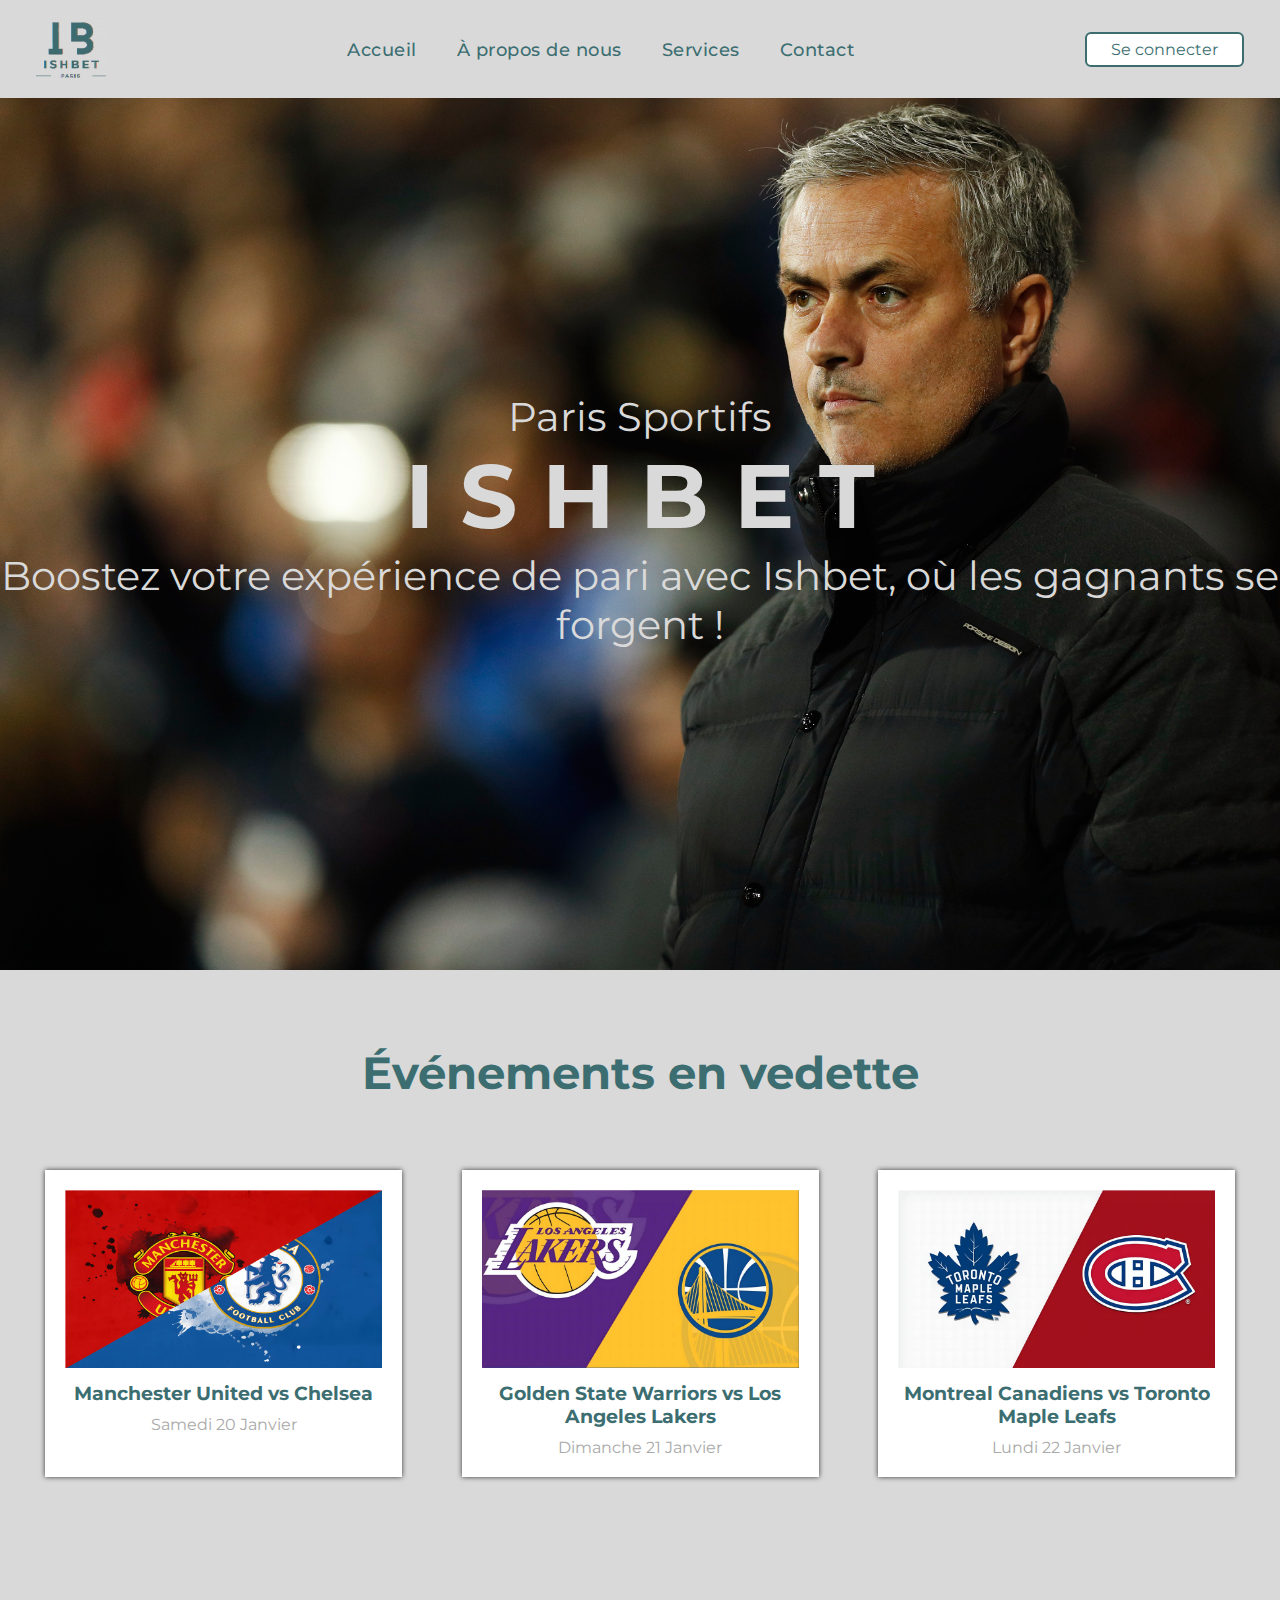
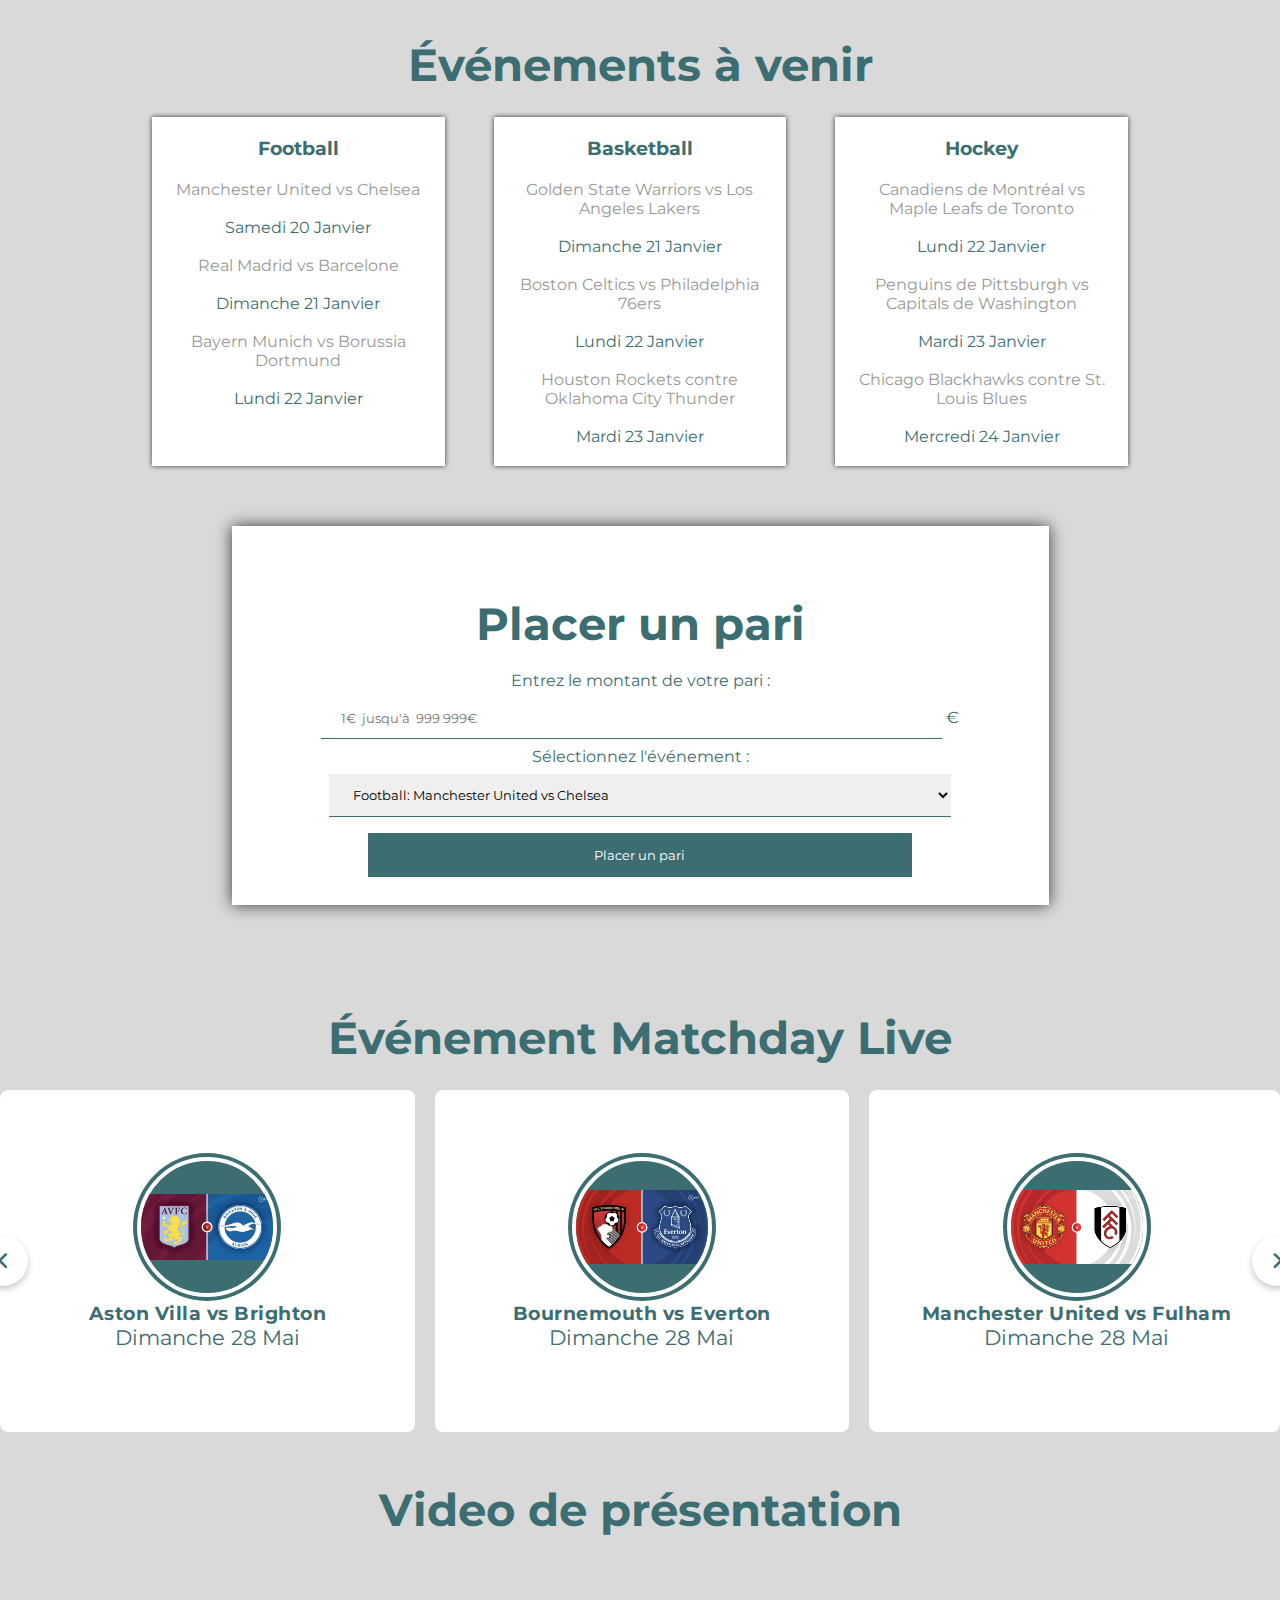
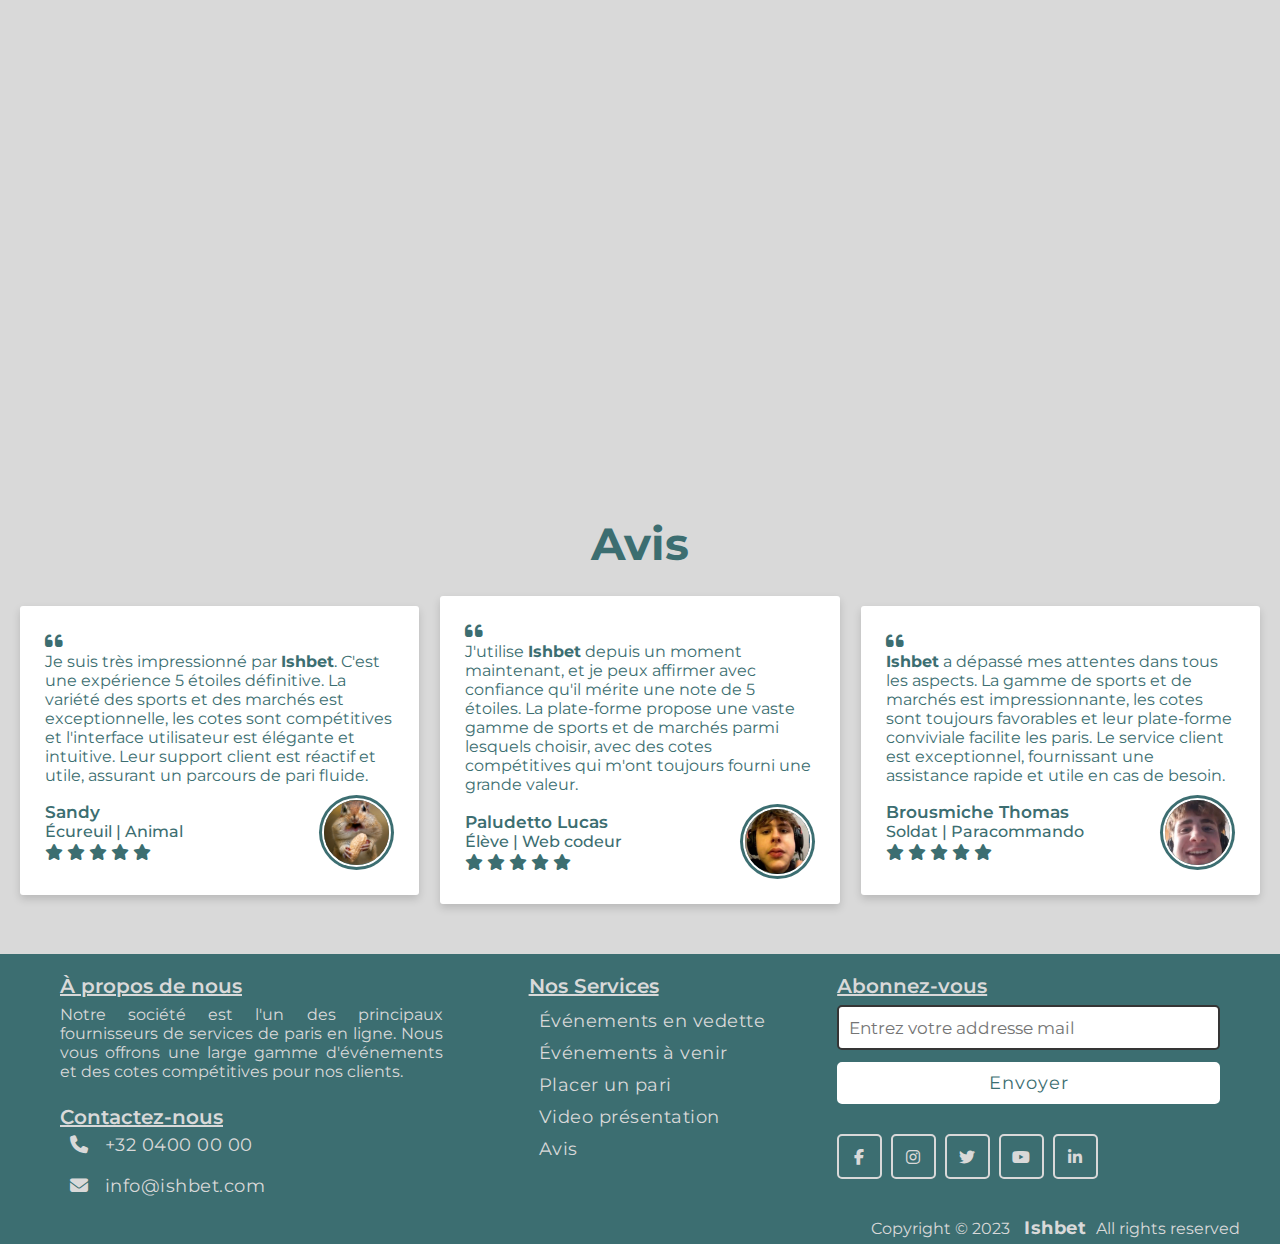
==== index.html @ 4f4f1322 "upload files" ====
<!DOCTYPE html>
<head>
	<meta charset="UTF-8">
  <meta http-equiv="X-UA-Compatible" content="IE=edge" />
  
	    <meta name="viewport" content="width=device-width, initial-scale=1.0">

      <link href="https://fonts.googleapis.com/css2?family=Montserrat:wght@300;400;500;600;700;800&display=swap" rel="stylesheet">

   <title>IshBet</title>
 
   <link rel="icon" type="image/png" sizes="32x32" href="IMAGES/Logo-Ishbet.jpg">

   <link rel="icon" type="image/png" sizes="16x16" href="IMAGES/Logo-Ishbet.jpg">

<link rel="stylesheet" href="CSS/pfe.css">

<link rel="stylesheet" href="https://cdn.jsdelivr.net/npm/boxicons@latest/css/boxicons.min.css">

<link rel="stylesheet" href="https://unpkg.com/boxicons@latest/css/boxicons.min.css">

<link rel="stylesheet" href="https://unicons.iconscout.com/release/v4.0.0/css/line.css" />

<link rel="stylesheet" href="boxicons.min.css">

<link rel="stylesheet" href="https://cdnjs.cloudflare.com/ajax/libs/font-awesome/6.3.0/css/all.min.css">

    <script src="js/slider.js" defer></script>

    <script src="js/script.js" defer></script>

    <script src="js/hamburger.js" defer></script>
    
    <script src="js/main.js" defer></script>

    <script src="js/login.js" defer></script>

    <script src="js/toast.js" defer></script>

    <script src="js/scroll-vers-le-haut.js" defer></script>

</head>

<body>

  <div id="progress">
    <span id="progress-value">&#129033;</span>
  </div>

        <header>

          <a href="index.html" class="logo"><img src="IMAGES/logogo.jpg" class="img-logo"></a>

          <ul class="navbar">

            <li><a href="index.html" class="active">Accueil</a></li>   
            <li><a href="/HTML/about-us.html">À propos de nous</a></li>   
            <li><a href="/HTML/Services.html">Services</a></li>      
            <li><a href="/HTML/contact.html">Contact</a></li>            
          </ul>

            <div class="main">
              <button class="button" id="form-open">Se connecter</button>
              
                <div class="menu-icon"><i class="bx bx-menu"></i></div>

            </div>

        </header>

<section class="home">
  <div class="entete-img">

    <p>Paris Sportifs</p>

    <h1>I S H B E T</h1>

    <p>Boostez votre expérience de pari avec Ishbet, où les gagnants se forgent !</p>

</div>

  <div class="form_container">

    <i class="uil uil-times form_close"></i>

    <div class="form login_form">
      <form action="#" method="post">
        <h2>Se connecter</h2>

        <div class="input_box">
          <input type="email" name="mail" placeholder="Entrez votre email" required />
          <i class="uil uil-envelope-alt email"></i>
        </div>
        <div class="input_box">
          <input type="password" name="pass1" placeholder="Entrez le mot de passe" required />
          <i class="uil uil-lock password"></i>
          <i class="uil uil-eye-slash pw_hide"></i>
        </div>

        <input name="login" type="submit" class="button" value="Se connecter maintenant"></input>

        <div class="login_signup">Vous n'avez pas de compte? <a href="#" id="signup">S'enregistrer</a></div>
      </form>
    </div>
    
    <div class="form signup_form">
      <form action="#" method="post">
        <h2>S'enregistrer</h2>

        <div class="input_box">
          <input type="email" name="mail" placeholder="Entrez votre mail" required  />
          <i class="uil uil-envelope-alt email"></i>
        </div>

        <div class="input_box">
          <input type="password" name="pass1" placeholder="Créer un mot de passe" required />
          <i class="uil uil-lock password"></i>
          <i class="uil uil-eye-slash pw_hide"></i>
        </div>

        <div class="input_box">
          <input type="password" name="pass2" placeholder="Confirmez le mot de passe" required />
          <i class="uil uil-lock password"></i>
          <i class="uil uil-eye-slash pw_hide"></i>
        </div>

        <div class="input_box">
          <input type="nom" name="name" placeholder="Nom" required />
          <i class="uil uil-user"></i>
          
        </div>

        <div class="input_box">
        <i class="uil uil-phone"></i>
          <input type="telNo" name="tel" placeholder="Numéro de télèphone" minlength="1" maxlength="10" oninput="this.value = this.value.replace(/[^0-9]/g, '')" required />
         
        </div>

        <input  name="signup" type="submit" class="button" value="S'enregistrer"></input>

        <div class="login_signup">Vous avez déjà un compte? <a href="#" id="login">Se connecter</a></div>
      </form>
    </div>
  </div>
</section>

      <div class="container">

        <section class="featured-events">

            <h2 id="featured-events">Événements en vedette</h2>

            <div class="featured-events-container">

                <div class="event football">

                    <img src="IMAGES\chelsea-manuuu.jpg" alt="Football">

                    <h3> Manchester United vs Chelsea</h3>

                    <p>Samedi 20 Janvier</p>

                </div>

                <div class="event basketball">

                    <img src="IMAGES/lakers-warriorss.jpg" alt="Basketball">
                    
                    <h3> Golden State Warriors vs Los Angeles Lakers</h3>

                    <p>Dimanche 21 Janvier</p>

                </div>

                <div class="event hockey">

                    <img src="IMAGES/toronto-monreall.jpg" alt="Hockey">

                    <h3> Montreal Canadiens vs Toronto Maple Leafs</h3>

                    <p>Lundi 22 Janvier</p>
                
                  </div>
            
            </div>

        </section>
        
        <section class="upcoming-events">

            <h2 id="upcoming-events">Événements à venir</h2>

            <div class="upcoming-events-container">

                <div class="event-category">

                    <h3>Football</h3>

                    <ul>
                        <li>Manchester United vs Chelsea <p class="date"><br> Samedi 20 Janvier</p></li>
                        <br>
                        <li>Real Madrid vs Barcelone <p class="date"><br>Dimanche 21 Janvier</p></li>
                        <br>
                        <li>Bayern Munich vs Borussia Dortmund  <p class="date"><br>Lundi 22 Janvier</p></li>

                    </ul>
                
                </div>

                <div class="event-category">

                    <h3>Basketball</h3>
                    
                    <ul>
                        <li>Golden State Warriors vs Los Angeles Lakers <p class="date"><br> Dimanche 21 Janvier</p></li>
                        <br>
                        <li>Boston Celtics vs Philadelphia 76ers <p class="date"><br> Lundi 22 Janvier</p></li>
                        <br>
                        <li>Houston Rockets contre Oklahoma City Thunder <p class="date"><br> Mardi 23 Janvier</p></li>

                    </ul>

                </div>

                <div class="event-category">

                    <h3>Hockey</h3>
                    
                    <ul>
                        <li>Canadiens de Montréal vs Maple Leafs de Toronto <p class="date"><br> Lundi 22 Janvier</p></li>
                        <br>
                        <li>Penguins de Pittsburgh vs Capitals de Washington <p class="date"><br> Mardi 23 Janvier</p></li>
                        <br>
                        <li>Chicago Blackhawks contre St. Louis Blues <p class="date"><br> Mercredi 24 Janvier</p></li>

                    </ul>
                
                  </div>

            </div>

          </section>
        

        <section class="betting-form">

            <h2 id="betting-form">Placer un pari</h2>
         
              <label for="amount">Entrez le montant de votre pari : </label>

              <input type="text" id="amount" name="amount" class="form-control" placeholder="1€  jusqu'à  999 999€" minlength="1" maxlength="6" oninput="this.value = this.value.replace(/[^0-9]/g, '')" required>    €

              <br>

              <label for="event">Sélectionnez l'événement : </label>

                <select id="event" name="event" class="form-control">

                    <option value="football">Football: Manchester United vs Chelsea</option>

                    <option value="basketball">Basketball: Golden State Warriors vs Los Angeles Lakers</option>
                    
                    <option value="hockey">Hockey: Montreal Canadiens vs Toronto Maple Leafs</option>
               
                  </select>

        <button type="submit" class="btn btn-primary" onclick="myFunction()">Placer un pari</button>

        <div id="snackbar">Félicitations ! Votre pari a été enregistré avec succès. Que la chance soit avec vous !</div>
        </section>

    </div>

<center><h2>Événement Matchday Live</h2></center>

<div class="wrapper">
  
    <i id="left" class="fa-solid fa-angle-left"></i>

    <ul class="carousel">

      <li class="card">

        <div class="img"><img src="IMAGES/aston-brighton.jpg" alt="img" draggable="false"></div>
        <h3><a href="Aston-Brighton.html">Aston Villa vs Brighton</a></h3>
        <span>Dimanche 28 Mai</span>

      </li>

      <li class="card">

        <div class="img" ><img src="IMAGES/boune-ever.jpg" alt="img" draggable="false" ></div>
        <h3><a href="Aston-Brighton.html">Bournemouth vs Everton</a></h3>
        <span>Dimanche 28 Mai</span>
      
      </li>

      <li class="card">

        <div class="img"><img src="IMAGES/utd-fulham.jpg" alt="img" draggable="false"></div>
        <h3><a href="Aston-Brighton.html">Manchester United vs Fulham</a></h3>
        <span>Dimanche 28 Mai</span>
      
      </li>
      
      <li class="card">

        <div class="img"><img src="IMAGES/brent-city.jpg" alt="img" draggable="false"></div>
        <h3><a href="Aston-Brighton.html">Brentford vs Manchester City</a></h3>
        <span>Dimanche 28 Mai</span>
      
      </li>

      <li class="card">

        <div class="img"><img src="IMAGES/chelsea-newcastle.jpg" alt="img" draggable="false"></div>
        <h3><a href="Aston-Brighton.html">Chelsea vs Newcastle</a></h3>
        <span>Dimanche 28 Mai</span>

      </li>

      <li class="card">

        <div class="img"><img src="IMAGES/west-leicester.jpg" alt="img" draggable="false"></div>
        <h3><a href="Aston-Brighton.html">West Ham vs Leicester</a></h3>
        <span>Dimanche 28 Mai</span>

      </li>

      <li class="card">

        <div class="img"><img src="IMAGES/wolves-arsenal.jpg" alt="img" draggable="false"></div>
        <h3><a href="Aston-Brighton.html">Wolves vs Arsenal</a></h3>
        <span>Dimanche 28 Mai</span>

      </li>

      <li class="card">

        <div class="img"><img src="IMAGES/south-liverpool.jpg" alt="img" draggable="false"></div>
        <h3><a href="Aston-Brighton.html">Southampton vs Liverpool</a></h3>
        <span>Dimanche 28 Mai</span>

      </li>

      <li class="card">

        <div class="img"><img src="IMAGES/nott-crys.jpg" alt="img" draggable="false"></div>
        <h3><a href="Aston-Brighton.html">Nottingham Forest vs Crystal Palace</a></h3>
        <span>Dimanche 28 Mai</span>

      </li>

    </ul>

    <i id="right" class="fa-solid fa-angle-right"></i>

  </div>

<center><h2 id="video">Video de présentation</h2></center>

<div class="video">

    <iframe src="https://www.youtube.com/embed/c_cqtDtbjOw" frameborder="0"

    allowfullscreen width="1300" height="700" 

    allow="accelerometer;autoplay;clipboard-write;encrypted-media;gyroscope;picture-inpicture">

    </iframe>
    
</div>

<center><h2 id="emballage">Avis</h2></center>

<div class="emballage">
  <div class="boite">
    <i class="fas fa-quote-left quote"></i>
    <p>Je suis très impressionné par <b>Ishbet</b>. 
      C'est une expérience 5 étoiles définitive. La variété des sports et 
      des marchés est exceptionnelle, les cotes sont compétitives et l'interface 
      utilisateur est élégante et intuitive. Leur support client est réactif et utile,
       assurant un parcours de pari fluide.</p>
    <div class="content">
      <div class="info">
        <div class="name">Sandy</div>
        <div class="job">Écureuil | Animal</div>
        <div class="stars">
          <i class="fas fa-star"></i>
          <i class="fas fa-star"></i>
          <i class="fas fa-star"></i>
          <i class="fas fa-star"></i>
          <i class="fas fa-star"></i>
        </div>
      </div>
      <div class="image">
        <img src="IMAGES/squirrel (2).jpg" alt="">
      </div>
    </div>
  </div>
  <div class="boite">
    <i class="fas fa-quote-left quote"></i>
    <p>J'utilise <b>Ishbet</b> depuis un moment maintenant, et 
      je peux affirmer avec confiance qu'il mérite une note de 5 étoiles. 
      La plate-forme propose une vaste gamme de sports et de marchés parmi 
      lesquels choisir, avec des cotes compétitives qui m'ont toujours fourni 
      une grande valeur.</p>
    <div class="content">
      <div class="info">
        <div class="name">Paludetto Lucas</div>
        <div class="job">Élève | Web codeur</div>
        <div class="stars">
          <i class="fas fa-star"></i>
          <i class="fas fa-star"></i>
          <i class="fas fa-star"></i>
          <i class="fas fa-star"></i>
          <i class="fas fa-star"></i>
        </div>
      </div>
      <div class="image">
        <img src="IMAGES/lucas (2).jpg" alt="">
      </div>
    </div>
  </div>
  <div class="boite">
    <i class="fas fa-quote-left  quote"></i>
    <p><b>Ishbet</b> a dépassé mes attentes dans tous les aspects.
            La gamme de sports et de marchés est
            impressionnante, les cotes sont toujours favorables et leur plate-forme
            conviviale facilite les paris. Le service client est exceptionnel,
            fournissant une assistance rapide et utile en cas de besoin. 
          </p>
    <div class="content">
      <div class="info">
        <div class="name">Brousmiche Thomas</div>
        <div class="job">Soldat | Paracommando</div>
        <div class="stars">
          <i class="fas fa-star"></i>
          <i class="fas fa-star"></i>
          <i class="fas fa-star"></i>
          <i class="fas fa-star"></i>
          <i class="fas fa-star"></i>
        </div>
      </div>
      <div class="image">
        <img src="IMAGES/thomas.png" alt="">
      </div>
    </div>
  </div>
</div>

      <footer>
        <div class="contenu">
          <div class="left box">
            <div class="upper">
              <div class="topic">À propos de nous</div>
              <p>Notre société est l'un des principaux fournisseurs de 
                services de paris en ligne. Nous vous offrons une large gamme 
                d'événements et des cotes compétitives pour nos clients.</p>
            </p>
            </div>
            <div class="lower">
              <div class="topic">Contactez-nous</div>
              <div class="phone">
                <a href="#"><i class="fas fa-phone"></i>+32 0400 00 00</a>
              </div>
              <br>
              <div class="email">
                <a href="#"><i class="fas fa-envelope"></i>info@ishbet.com</a>
              </div>
            </div>
          </div>
          <div class="middle box">
            <div class="topic">Nos Services</div>
            <div><a href="#featured-events">Événements en vedette</a></div>
            <div><a href="#upcoming-events">Événements à venir</a></div>
            <div><a href="#betting-form">Placer un pari</a></div>
            <div><a href="#video">Video présentation</a></div>
            <div><a href="#emballage">Avis</a></div> 
          </div>
          <div class="right box">
            <div class="topic">Abonnez-vous</div>
            <form action="#">
              <input type="text" placeholder="Entrez votre addresse mail">
              <input type="submit" name="" value="Envoyer">
              <div class="media-icons">
                <a href="https://www.facebook.com"><i class="fab fa-facebook-f"></i></a>
                <a href="https://www.instagram.com"><i class="fab fa-instagram"></i></a>
                <a href="https://twitter.com"><i class="fab fa-twitter"></i></a>
                <a href="https://www.youtube.com"><i class="fab fa-youtube"></i></a>
                <a href="https://www.linkedin.com"><i class="fab fa-linkedin-in"></i></a>
              </div>
            </form>
          </div>
        </div>
        <div class="bottom">
          <p>Copyright &#169; 2023 <a href="#"><b>Ishbet</b></a>All rights reserved</p>
        </div>
    </footer>
</body>
</html>
---- CSS/pfe.css ----
@import url("https://fonts.googleapis.com/css2?family=Montserrat:wght@300;400;500;600;700;800&display=swap");
* {
  margin: 0;
  padding: 0;
  box-sizing: border-box;
  list-style: none;
  text-decoration: none;
  font-family: "Montserrat", sans-serif;
  scroll-behavior: smooth;
}
/*
#3c6e71
#353535
#ffffff
#d9d9d9
#284b63
*/
:root {
  --bg-color: #d9d9d9;
  --text-color: #3c6e71;
  --main-color: #d9d9d9;
}

body {
  overflow-x: hidden;
  min-height: 100vh;
  background: var(--bg-color);
  color: var(--text-color);
  scroll-behavior: smooth;
}
.img-logo {
  width: 70px;
}

header {
  position: fixed;
  width: 100%;
  top: 0;
  right: 0;
  z-index: 1000;
  display: flex;
  align-items: center;
  justify-content: space-between;
  padding: 28px 12%;
  transition: all 0.5s ease;
  background-color: var(--main-color);
}

.logo {
  display: flex;
  align-items: center;
}

.logo i {
  color: var(--main-color);
  font-size: 28px;
  margin-right: 3px;
}

.logo span {
  color: var(--text-color);
  font-size: 1.7rem;
  font-weight: 600;
}

.navbar {
  display: flex;
}

.navbar a {
  color: var(--text-color);
  font-size: 1.1rem;
  font-weight: 500;
  padding: 5px 0;
  margin: 0px 30px;
  transition: all 0.5s ease;
}

.navbar a:hover {
  color: white;
}

a {
  position: relative;
  text-decoration: none;
  color: #d9d9d9;
  font-size: 18px;
  letter-spacing: 0.5px;
  padding: 0 10px;
}
a:after {
  content: "";
  position: absolute;
  background-color: #fff;
  height: 3px;
  width: 0;
  left: 0;
  bottom: -6px;
  transition: 0.3s;
}

a:hover:after {
  width: 100%;
}

.navbar a .active {
  color: var(--main-color);
}

.main {
  display: flex;
  align-items: center;
}
.main a {
  margin-right: 25px;
  margin-left: 10px;
  color: var(--text-color);
  font-size: 1.1rem;
  font-weight: 500;
  transition: all 0.5s ease;
}

.user {
  display: flex;
  align-items: center;
}
.user i {
  color: var(--main-color);
  font-size: 28px;
  margin-right: 7px;
}

.main a:hover {
  color: #3c6e71;
}
.menu-icon {
  display: none;
  color: var(--text-color);
  cursor: pointer;
  font-size: 35px;
  margin-left: 5px;
}

@media (max-width: 1280px) {
  header {
    padding: 14px 2%;
    transition: 0.2s;
  }
  .navbar a {
    padding: 5px 0;
    margin: 0px 20px;
  }
}

@media (max-width: 1090px) {
  .menu-icon {
    display: block;
  }
  .navbar {
    position: absolute;
    top: 100%;
    right: -100%;
    width: 270px;
    height: 29vh;
    background: var(--main-color);
    display: flex;
    flex-direction: column;
    justify-content: flex-start;
    border-radius: 10px;
    transition: all 0.5s ease;
  }
  .navbar a {
    display: block;
    margin: 12px 0;
    padding: 0px 25px;
    transition: all 0.5s ease;
  }
  .navbar a:hover {
    color: var(--text-color);
    transform: translateY(5px);
  }

  .navbar a.active {
    color: var(--text-color);
  }
  .navbar.open {
    right: 2%;
  }
}

.button {
  padding: 6px 24px;
  border: 2px solid #3c6e71;
  background: transparent;
  border-radius: 6px;
  cursor: pointer;
  margin-right: 10px;
  transition: all 0.5s ease;
  background-color: #fff;
}

.button,
h2 {
  color: #3c6e71;
  font-size: 16px;
}

.button:hover {
  background-color: #3c6e71;
  color: white;
}

.button:active {
  transform: scale(0.98);
}

/* Home */

.home .entete-img {
  /*l'image de l'en tete*/
  width: 100%;
  background-image: url(../IMAGES/mou.jpg);
  background-size: cover;
  background-position: center;
  display: flex;
  flex-direction: column;
  align-items: center;
  justify-content: center;
  color: var(--main-color);
  margin-top: 70px;
  position: relative;
  height: 100vh;
}

.entete-img p {
  /*taille du texte haut dessus et en dessous du titre de l'en tete*/
  font-size: 40px;
  text-align: center;
}

.entete-img h1 {
  /*taille  texte titre de l'en tete*/
  font-size: 90px;
}
.home::before {
  content: "";
  position: absolute;
  height: 100%;
  width: 100%;
  background-color: rgba(0, 0, 0, 0.6);
  z-index: 100;
  opacity: 0;
  pointer-events: none;
  transition: all 0.5s ease-out;
}
.home.show::before {
  opacity: 1;
  pointer-events: auto;
}
/* From */
.form_container {
  position: fixed;
  max-width: 380px;
  width: 100%;
  top: 50%;
  left: 50%;
  transform: translate(-50%, -50%) scale(1.2);
  z-index: 101;
  background: white;
  padding: 25px;
  border-radius: 12px;
  box-shadow: rgba(0, 0, 0, 0.1);
  opacity: 0;
  pointer-events: none;
  transition: all 0.4s ease-out;
}
.home.show .form_container {
  opacity: 1;
  pointer-events: auto;
  transform: translate(-50%, -50%) scale(1);
}
.signup_form {
  display: none;
}
.form_container.active .signup_form {
  display: block;
}
.form_container.active .login_form {
  display: none;
}
.form_close {
  position: absolute;
  top: 10px;
  right: 20px;
  color: var(--text-color);
  font-size: 22px;
  opacity: 0.7;
  cursor: pointer;
}
.form_container h2 {
  font-size: 22px;
  color: var(--text-color);
  text-align: center;
}
.input_box {
  position: relative;
  margin-top: 30px;
  width: 100%;
  height: 30px;
}
.input_box input {
  height: 100%;
  width: 100%;
  border: none;
  outline: none;
  padding: 0 30px;
  color: var(--text-color);
  transition: all 0.2s ease;
  border-bottom: 1.5px solid var(--text-color);
}
.input_box input:focus {
  border-color: var(--text-color);
}
.input_box i {
  position: absolute;
  top: 50%;
  transform: translateY(-50%);
  font-size: 20px;
  color: var(--text-color);
}
.input_box i.email,
.input_box i.password {
  left: 0;
}
.uil-user {
  left: 0;
}

.input_box input:focus ~ i.email,
.input_box input:focus ~ i.password {
  color: var(--text-color);
}
.input_box i.pw_hide {
  right: 0;
  font-size: 18px;
  cursor: pointer;
}
.option_field {
  margin-top: 14px;
  display: flex;
  align-items: center;
  justify-content: space-between;
}
.form_container a {
  color: var(--text-color);
  font-size: 12px;
}
.form_container a:hover {
  text-decoration: underline;
}
.form_container .button {
  margin-top: 30px;
  width: 100%;
  padding: 10px 0;
  border-radius: 10px;
}
.login_signup {
  font-size: 12px;
  text-align: center;
  margin-top: 15px;
}

h2 {
  margin-top: 50px;
  margin-bottom: 25px;
  font-size: 45px;
}

.container {
  margin-top: 20px;
  display: flex;
  justify-content: space-between;
  align-items: center;
  padding: 5px;
  flex-wrap: wrap;
  margin: auto;
}

.featured-events {
  margin: auto;
  text-align: center;
  padding: 20px;
  transition: 0.2s ease-in-out;
}

.featured-events-container {
  display: flex;
  justify-content: space-between;
  flex-wrap: wrap;
  margin: auto;
  margin-top: 50px;
  margin-bottom: 50px;
  width: 100%;
  padding: 20px;
}

.event {
  width: 30%;
  text-align: center;
  padding: 20px;
  background-color: #fff;
  box-shadow: 0px 0px 5px 0px rgba(0, 0, 0, 0.75);
  transition: 0.2s ease-in-out;
}

.event:hover {
  transform: scale(1.08);
}

.event img {
  width: 100%;
  height: auto;
  margin-bottom: 10px;
}

.event h3 {
  color: #3c6e71;
  margin-bottom: 10px;
}

.event p {
  color: darkgray;
}

.upcoming-events {
  width: 80%;
  margin: auto;
  text-align: center;
  padding: 20px;
  transition: 0.2s ease-in-out;
}

.upcoming-events-container {
  display: flex;
  justify-content: space-between;
}

.date {
  color: #3c6e71;
}

.event-category {
  width: 30%;
  margin-bottom: 40px;
  background-color: #fff;
  box-shadow: 0px 0px 5px 0px rgba(0, 0, 0, 0.75);
  padding: 20px;
}

.event-category h3 {
  text-align: center;
  margin-bottom: 20px;
  color: #3c6e71;
}

.event-category ul {
  list-style: none;
  padding: 0;
  color: #999;
}

.betting-form {
  margin: auto;
  align-items: center;
  text-align: center;
  padding: 20px;
  background-color: #fff;
  box-shadow: 0px 0px 15px 0px rgba(0, 0, 0, 0.75);
  margin-bottom: 50px;
}

.betting-form h2 {
  color: #3c6e71;
  margin-bottom: 20px;
}

.form-container {
  text-align: left;
  margin: auto;
  width: 80%;
  padding: 20px;
  color: #3c6e71;
}

.form-control {
  width: 80%;
  padding: 12px 20px;
  margin: 8px 0;
  box-sizing: border-box;
  border: none;
  border-bottom: 1px solid #3c6e71;
  transition: 0.2s ease-in-out;
}

.form-control:focus {
  border-bottom: 2px solid #3c6e71;
}

.btn {
  margin-left: 20px;
  padding: 10px 20px;
  border: none;
  background-color: #fff;
  color: #3c6e71;
  cursor: pointer;
  transition: 0.2s ease-in-out;
}

.btn:hover {
  background-color: #3c6e71;
  color: #3c6e71;
}

.btn-primary {
  width: 70%;
  padding: 14px 20px;
  margin: 8px 0;
  box-sizing: border-box;
  border: none;
  background-color: #3c6e71;
  color: #fff;
  cursor: pointer;
  transition: 0.2s ease-in-out;
}

.btn-primary:hover {
  background-color: #d9d9d9;
  color: #3c6e71;
}

#snackbar {
  visibility: hidden;
  min-width: 250px;
  margin-left: -125px;
  background-color: #3c6e71;
  color: #fff;
  text-align: center;
  border-radius: 2px;
  padding: 16px;
  position: fixed;
  z-index: 1;
  left: 50%;
  right: 50%;
  bottom: 30px;
  font-size: 17px;
}

#snackbar.show {
  visibility: visible;
  -webkit-animation: fadein 0.5s, fadeout 0.5s 2.5s;
  animation: fadein 0.5s, fadeout 0.5s 2.5s;
}

@-webkit-keyframes fadein {
  from {
    bottom: 0;
    opacity: 0;
  }
  to {
    bottom: 30px;
    opacity: 1;
  }
}

@keyframes fadein {
  from {
    bottom: 0;
    opacity: 0;
  }
  to {
    bottom: 30px;
    opacity: 1;
  }
}

@-webkit-keyframes fadeout {
  from {
    bottom: 30px;
    opacity: 1;
  }
  to {
    bottom: 0;
    opacity: 0;
  }
}

@keyframes fadeout {
  from {
    bottom: 30px;
    opacity: 1;
  }
  to {
    bottom: 0;
    opacity: 0;
  }
}

/* Video de présentation */
.video {
  margin-top: 30px;
  margin: auto;
  width: 70%;
  margin-bottom: 30px;
}
.video iframe {
  width: 100%;
  border: none;
  border-radius: 10px;
  width: 100%;
  height: 500px;
}
/* Fin de la vidéo de présentation */
.wrapper {
  max-width: 1400px;
  width: 100%;
  position: relative;
  margin: auto;
  margin-top: 20px;
}

.wrapper i {
  top: 50%;
  height: 50px;
  width: 50px;
  cursor: pointer;
  font-size: 1.25rem;
  position: absolute;
  text-align: center;
  line-height: 50px;
  background: #fff;
  border-radius: 50%;
  box-shadow: 0 3px 6px rgba(0, 0, 0, 0.23);
  transform: translateY(-50%);
  transition: 0.1s ease-in-out;
}
.wrapper i:active {
  transform: translateY(-50%) scale(0.85);
}
.wrapper i:first-child {
  left: -22px;
}
.wrapper i:last-child {
  right: -22px;
}
.wrapper .carousel {
  display: grid;
  grid-auto-flow: column;
  grid-auto-columns: calc((100% / 3) - 12px);
  overflow-x: auto;
  scroll-snap-type: x mandatory;
  gap: 20px;
  border-radius: 8px;
  scroll-behavior: smooth;
  scrollbar-width: none;
}

.carousel::-webkit-scrollbar {
  display: none;
}
.carousel.no-transition {
  scroll-behavior: auto;
}
.carousel.dragging {
  scroll-snap-type: none;
  scroll-behavior: auto;
}
.carousel.dragging .card {
  cursor: grab;
  user-select: none;
}
.carousel :where(.card, .img) {
  display: flex;
  justify-content: center;
  align-items: center;
}
.carousel .card {
  scroll-snap-align: start;
  height: 342px;
  list-style: none;
  background: #fff;
  cursor: pointer;
  padding-bottom: 20px;
  flex-direction: column;
  border-radius: 8px;
}
.carousel .card .img {
  background: #3c6e71;
  height: 148px;
  width: 148px;
  border-radius: 100%;
}
.card .img img {
  width: 140px;
  height: 140px;
  border-radius: 50%;
  object-fit: scale-down;
  border: 4px solid #fff;
}
.carousel .card h3 a {
  font-size: 1.2rem;
  margin: 30px 0 5px;
  color: #3c6e71;
  font-weight: bold;
}
.carousel .card span {
  color: #3c6e71;
  font-size: 1.31rem;
}

@media screen and (max-width: 900px) {
  .wrapper .carousel {
    grid-auto-columns: calc((100% / 2) - 9px);
  }
}

@media screen and (max-width: 600px) {
  .wrapper .carousel {
    grid-auto-columns: 100%;
  }
}

.emballage {
  max-width: 1700px;
  margin: auto;
  padding: 0 20px;
  display: flex;
  flex-wrap: wrap;
  align-items: center;
  justify-content: space-between;
  margin-bottom: 50px;
  margin-top: 20px;
}
.emballage .boite {
  background: #fff;
  width: calc(33% - 10px);
  padding: 25px;
  border-radius: 3px;
  box-shadow: 0px 4px 8px rgba(0, 0, 0, 0.15);
}
.emballage .boite i.quote {
  font-size: 20px;
  color: #3c6e71;
}
.emballage .boite .content {
  display: flex;
  flex-wrap: wrap;
  align-items: center;
  justify-content: space-between;
  padding-top: 10px;
}
.boite .info .name {
  font-weight: 600;
  font-size: 17px;
}
.boite .info .job {
  font-size: 16px;
  font-weight: 500;
  color: #3c6e71;
}
.boite .info .stars {
  margin-top: 2px;
}
.boite .info .stars i {
  color: #3c6e71;
}
.boite .content .image {
  height: 75px;
  width: 75px;
  padding: 3px;
  background: #3c6e71;
  border-radius: 50%;
}
.content .image img {
  height: 100%;
  width: 100%;
  object-fit: cover;
  border-radius: 50%;
  border: 2px solid #fff;
}
.boite:hover .content .image img {
  border-color: #fff;
}

@media (max-width: 1045px) {
  .emballage .boite {
    width: calc(50% - 10px);
    margin: 10px 0;
  }
}
@media (max-width: 702px) {
  .emballage .boite {
    width: 100%;
  }
}

footer {
  width: 100%;
  position: static;
  background: #3c6e71;
}
footer .contenu {
  max-width: 1200px;
  margin: auto;
  padding: 20px;
  display: flex;
  flex-wrap: wrap;
  justify-content: space-between;
}
footer .contenu p,
a {
  color: var(--main-color);
}
footer .contenu .box {
  width: 33%;
  transition: all 0.4s ease;
}
footer .contenu .topic {
  font-size: 20px;
  font-weight: 600;
  color: var(--main-color);
  margin-bottom: 7px;
  text-decoration: underline solid;
}
footer .contenu p {
  text-align: justify;
}
footer .contenu .lower .topic {
  margin: 24px 0 5px 0;
}
footer .contenu .lower i {
  padding-right: 16px;
}
footer .contenu .middle {
  padding-left: 80px;
}
footer .contenu .middle a {
  line-height: 32px;
}
footer .contenu .right input[type="text"] {
  height: 45px;
  width: 100%;
  outline: none;
  color: var(--text-color);
  background: #fff;
  border-radius: 5px;
  padding-left: 10px;
  font-size: 17px;
  border: 2px solid #353535;
}
footer .contenu .right input[type="submit"] {
  height: 42px;
  width: 100%;
  font-size: 18px;
  color: var(--text-color);
  background: white;
  outline: none;
  border-radius: 5px;
  letter-spacing: 1px;
  cursor: pointer;
  margin-top: 12px;
  border: 2px solid #fff;
  transition: all 0.3s ease-in-out;
}
.contenu .right input[type="submit"]:hover {
  background: none;
  color: white;
}
footer .contenu .media-icons a {
  font-size: 16px;
  height: 45px;
  width: 45px;
  display: inline-block;
  text-align: center;
  line-height: 43px;
  border-radius: 5px;
  border: 2px solid var(--main-color);
  margin: 30px 5px 0 0;
  transition: all 0.3s ease;
}
.contenu .media-icons a:hover {
  border-color: #fff;
}
footer .bottom {
  width: 100%;
  text-align: right;
  color: #d9d9d9;
  padding: 0 40px 5px 0;
}
footer .bottom a {
  color: var(--bg-color);
}
footer a {
  transition: all 0.3s ease;
}
footer a:hover {
  color: white;
}
@media (max-width: 1100px) {
  footer .contenu .middle {
    padding-left: 50px;
  }
}
@media (max-width: 950px) {
  footer .contenu .box {
    width: 50%;
  }
  .contenu .right {
    margin-top: 40px;
  }
}
@media (max-width: 560px) {
  footer {
    position: relative;
  }
  footer .contenu .box {
    width: 100%;
    margin-top: 30px;
  }
  footer .contenu .middle {
    padding-left: 0;
  }
}

::-webkit-scrollbar {
  width: 15px;
}

::-webkit-scrollbar-thumb {
  background-color: #3c6e71;
}

#progress {
  position: fixed;
  bottom: 30px;
  right: 15px;
  height: 60px;
  width: 60px;
  display: none;
  place-items: center;
  border-radius: 80%;
  box-shadow: 0 0 10px rgba(0, 0, 0, 0.2);
  cursor: pointer;
  color: #3c6e71;
  background-color: #3c6e71;
}
#progress-value {
  display: block;
  height: calc(100% - 15px);
  width: calc(100% - 15px);
  background-color: #d9d9d9;
  border-radius: 50%;
  display: grid;
  place-items: center;
  font-size: 35px;
  color: #3c6e71;
}

#progress-value:hover {
  background-color: #3c6e71;
  color: #d9d9d9;
  cursor: pointer;
  text-decoration: none;
  transform: scale(1.08);
}

.contact {
  height: 100vh;
  width: 100%;
  display: flex;
  align-items: center;
  justify-content: center;
  background: var(--bg-color);
  position: relative;
}
.contact::before {
  content: "";
  position: absolute;
  height: 100%;
  width: 100%;
  left: 0;
  top: 0;
  background: var(--text-color);
  clip-path: polygon(86% 0, 100% 0, 100% 100%, 60% 100%);
}
.container-contact {
  z-index: 12;
  max-width: 1050px;
  width: 100%;
  background: #fff;
  border-radius: 12px;
  margin: 0 20px;
  box-shadow: 0 5px 10px rgba(0, 0, 0, 0.15);
}
.container-contact .content-contact {
  display: flex;
  align-items: center;
  justify-content: space-between;
  padding: 25px 20px;
}
.content-contact .image-box-contact {
  max-width: 55%;
}
.content-contact .image-box-contact img {
  width: 100%;
}
.content-contact .topic-contact {
  font-size: 22px;
  font-weight: 500;
  color: var(--text-color);
}
.content-contact form {
  width: 40%;
  margin-right: 30px;
}
.content-contact .input-box-contact {
  height: 50px;
  width: 100%;
  margin: 16px 0;
  position: relative;
}
.content-contact .input-box-contact input {
  position: absolute;
  height: 100%;
  width: 100%;
  border-radius: 6px;
  font-size: 16px;
  outline: none;
  padding: 0 16px;
  background: var(--bg-color);
  border: 2px solid transparent;
  transition: all 0.3s ease;
}
.content-contact .input-box-contact input:focus,
.content-contact .input-box-contact input:valid {
  border-color: var(--text-color);
  background-color: white;
}
.content-contact .input-box-contact label {
  position: absolute;
  left: 18px;
  top: 50%;
  color: #3c6e71;
  font-size: 15px;
  pointer-events: none;
  transform: translateY(-50%);
  transition: all 0.3s ease;
}
.content-contact .input-box-contact input:focus ~ label,
.content-contact .input-box-contact input:valid ~ label {
  top: 0;
  left: 12px;
  display: 14px;
  color: var(--text-color);
  background: #fff;
}
.content-contact .message-box-contact {
  min-height: 100px;
  position: relative;
}
.content-contact .message-box-contact textarea {
  position: absolute;
  height: 100%;
  width: 100%;
  resize: none;
  background: var(--bg-color);
  border: 2px solid transparent;
  border-radius: 6px;
  outline: none;
  padding: 5px 16px;
  transition: all 0.3s ease;
}
.content-contact .message-box-contact textarea:focus {
  border-color: var(--text-color);
  background-color: #fff;
}
.content-contact .message-box-contact label {
  position: absolute;
  font-size: 16px;
  color: #3c6e71;
  left: 18px;
  top: 6px;
  pointer-events: none;
  transition: all 0.3s ease;
}
.content-contact .message-box-contact textarea:focus ~ label {
  left: 12px;
  top: -10px;
  color: var(--text-color);
  font-size: 14px;
  background: #fff;
}
.content-contact .input-box-contact input[type="submit"] {
  color: #fff;
  background: var(--text-color);
  padding-left: 0;
  font-size: 18px;
  font-weight: 500;
  cursor: pointer;
  letter-spacing: 1px;
  transition: all 0.3s ease;
}
.content-contact .input-box-contact input[type="submit"]:hover {
  background-color: white;
  color: var(--text-color);
}
@media (max-width: 1000px) {
  .content-contact .image-box-contact {
    max-width: 70%;
  }
  .content-contact {
    padding: 10px 0;
  }
}
@media (max-width: 900px) {
  .content-contact .image-box-contact {
    display: none;
  }
  .content-contact form {
    width: 100%;
    margin-left: 30px;
  }
}

.services {
  padding-top: 30px;
  height: 100%;
  width: 100%;
  text-align: center;
  background: #d9d9d9;
}
.bande {
  display: grid;
  margin: 120px 90px auto;
  grid-gap: 20px;
  grid-template-columns: repeat(auto-fit, minmax(350px, 1fr));
}
@media (max-width: 700px) {
  .bande {
    margin: 100px auto;
  }
}
.bande .coffre {
  width: 400px;
  margin: 0 auto;
  position: relative;
  perspective: 1000px;
}
.bande .coffre .front-face {
  background: #fff;
  height: 400px;
  width: 100%;
  border-radius: 50px;
  display: flex;
  flex-direction: column;
  justify-content: center;
  box-shadow: 0px 5px 20px 0px rgba(0, 81, 250, 0.1);
  transition: all 0.5s ease;
}
.coffre .front-face .icon {
  height: 80px;
}
.coffre .front-face .icon i {
  font-size: 65px;
}
.coffre .back-face span {
  color: #fff;
}
.coffre .front-face span,
.coffre .back-face span {
  font-size: 22px;
  font-weight: 600;
  text-transform: uppercase;
}
.coffre .front-face .icon i,
.coffre .front-face span {
  background: linear-gradient(-135deg, #3c6e71, #d9d9d9);
  -webkit-background-clip: text;
  background-clip: text;
  -webkit-text-fill-color: transparent;
}
.coffre .back-face {
  position: absolute;
  top: 0;
  left: 0;
  z-index: 1;
  height: 400px;
  border-radius: 50px;
  width: 100%;
  padding: 30px;
  color: #fff;
  opacity: 0;
  transform-style: preserve-3d;
  backface-visibility: hidden;
  background: linear-gradient(-135deg, #3c6e71, #d9d9d9);
  transform: translateY(110px) rotateX(-90deg);
  box-shadow: 0px 5px 20px 0px rgba(0, 81, 250, 0.1);
  transition: all 0.5s ease;
}
.coffre .back-face p {
  margin-top: 10px;
  text-align: justify;
}
.coffre:hover .back-face {
  opacity: 1;
  transform: rotateX(0deg);
}
.coffre:hover .front-face {
  opacity: 0;
  transform: translateY(-110px) rotateX(90deg);
}
.avertissement {
  margin-top: 50px;
  text-align: justify;
  font-size: smaller;
  margin-right: 100px;
  margin-left: 100px;
}

.about-us {
  display: flex;
  align-items: center;
  height: 90vh;
  width: 100%;
  background: #fff;
}
.pic {
  display: flex;
  height: auto;
  width: 450px;
  border-radius: 50px;
}
.about {
  width: 1130px;
  max-width: 85%;
  margin: 0 auto;
  display: flex;
  align-items: center;
  justify-content: space-around;
}
.text {
  width: 450px;
}
.text h2 {
  color: #3c6e71;
  font-size: 50px;
  font-weight: 600;
  margin-bottom: 10px;
}
.text h5 {
  color: #333;
  font-size: 22px;
  font-weight: 500;
  margin-bottom: 20px;
}
span {
  color: #3c6e71;
}
.text p {
  color: #333;
  font-size: 18px;
  line-height: 25px;
  letter-spacing: 1px;
}
.vignettes {
  background-color: var(--bg-color);
  box-sizing: border-box;
  display: flex;
}
.recipient {
  margin-top: 250px;
  width: 45%;
  min-width: 500px;
  position: relative;
  transform: translate(-50%, -50%);
  margin-left: 50%;
}
.papier {
  background-color: #fff;
  margin-bottom: 20px;
  padding: 15px 40px;
  border-radius: 5px;
  box-shadow: 0 15px 25px rgba(0, 0, 50, 0.2);
}
.toggle {
  width: 100%;
  background-color: transparent;
  display: flex;
  align-items: center;
  justify-content: space-between;
  font-size: 16px;
  color: #111130;
  font-weight: 500;
  border: none;
  outline: none;
  cursor: pointer;
  padding: 15px 0;
}
.teneur {
  position: relative;
  font-size: 14px;
  text-align: justify;
  line-height: 30px;
  height: 0;
  overflow: hidden;
  transition: all 1s;
}

/*************************/

.caisse {
  cursor: pointer;
  font-size: 20px;
  margin-left: 5px;
  margin-right: 5px;
  position: relative;
  top: -4px;
  left: -2px;
  color: #fff;
}

.cart-count {
  position: absolute;
  background-color: #3c6e71;
  top: -5px;
  right: 0;
  padding: 3px;
  height: 20px;
  width: 20px;
  line-height: 20px;
  border-radius: 50%;
  z-index: 99;
}

#cart-icon {
  font-size: 1.5rem;
  cursor: pointer;
  padding-top: 10px;
}

img {
  width: 100%;
}

h2.title {
  font-size: 1.1rem;
  font-weight: 500;
  margin-bottom: 1.5rem;
  color: #ffffff;
}

.shop-content {
  display: grid;
  grid-template-columns: repeat(auto-fit, minmax(220px, auto));
  gap: 1.5rem;
  justify-content: center;
  align-content: center;
}

.match-box {
  position: relative;
  background-color: #fff;
  padding: 10px;
  box-shadow: 0 1px 4px rgba(40, 37, 37, 0.1);
  border-radius: 3px;
}

.photo {
  overflow: hidden;
}

.photo:hover img {
  transform: scale(1.1);
}

.match-img {
  transition: 0.3s;
  width: 300px;
  height: 300px;
}

.match-title {
  font-size: 1rem;
  font-weight: 600;
  color: #3c6e71;
}

.match-price {
  font-weight: 500;
}

.add-cart {
  position: absolute;
  bottom: 0;
  right: 0;
  background-color: #3c6e71;
  color: white;
  padding: 10px;
  font-size: 1.1rem;
  cursor: pointer;
  transition: 0.5s;
}

.add-cart:hover {
  background-color: #d9d9d9;
  color: #3c6e71;
}

.cart {
  position: fixed;
  top: 0;
  right: -100%;
  width: 400px;
  height: 100vh;
  overflow-y: auto;
  overflow-x: hidden;
  padding: 20px;
  background-color: white;
  box-shadow: 0 1px 4px #3c6e71;
  z-index: 100;
}

.cart-active {
  right: 0;
  transition: 0.5s;
}

.cart-title {
  text-align: center;
  font-size: 1.5rem;
  font-weight: 500;
  margin-bottom: 1rem;
  padding-bottom: 20px;
  border-bottom: 1px solid #3c6e71;
}

.cart-box {
  display: grid;
  grid-template-columns: 32% 50% 18%;
  align-items: center;
  gap: 1rem;
  margin-top: 1rem;
  border-bottom: 1px solid #3c6e71;
  padding-bottom: 10px;
}

.cart-img {
  width: 75px;
  height: 75px;
  object-fit: cover;
  border: 2px solid #3c6e71;
  padding: 5px;
}
.detail-box {
  display: grid;
  row-gap: 0.5rem;
}

.price-box {
  display: flex;
  justify-content: space-between;
}

.cart-match-title {
  font-size: 1rem;
  text-transform: uppercase;
  color: #3c6e71;
  font-weight: 500;
}

.cart-price {
  font-weight: 500;
}

.cart-quantity {
  border: 1px solid #3c6e71;
  outline: none;
  width: 2.4rem;
  text-align: center;
  font-size: 1rem;
}

.cart-remove {
  font-size: 24px;
  color: #3c6e71;
  cursor: pointer;
}

.total {
  display: flex;
  justify-content: flex-end;
  margin-top: 1.5rem;
}

.total-title {
  font-size: 1rem;
  font-weight: 600;
}

.total-price {
  margin-left: 0.5rem;
}

.btn-buy {
  padding: 12px 20px;
  background-color: #3c6e71;
  color: #fff;
  border: none;
  font-size: 1rem;
  font-weight: 500;
  cursor: pointer;
}
.btn-buy:hover {
  background-color: #d9d9d9;
  color: #3c6e71;
}

#cart-close {
  position: absolute;
  top: 1rem;
  right: 0.8rem;
  font-size: 2rem;
  cursor: pointer;
}

.covering {
  width: 800px;
  display: flex;
  flex-wrap: wrap;
  align-items: center;
  justify-content: space-between;
  margin: 0 auto;
  padding: 1rem;
  border-radius: 4px;
}
.covering .match {
  background: #fff;
  width: calc(33% - 20px);
  height: 300px;
  border-radius: 5px;
  display: flex;
  align-items: center;
  justify-content: space-evenly;
  flex-direction: column;
  box-shadow: 0px 10px 15px rgba(0, 0, 0, 0.1);
}
.covering .match .circle {
  position: relative;
  height: 150px;
  width: 150px;
  border-radius: 50%;
  cursor: default;
}
.match .circle .caisse,
.match .circle .caisse span {
  position: absolute;
  top: 50%;
  left: 50%;
}
.match .circle .caisse {
  height: 100%;
  width: 100%;
  background: #fff;
  border-radius: 50%;
  transform: translate(-50%, -50%) scale(0.8);
  transition: all 0.2s;
  right: 50%;
  left: 50%;
}
.match .circle:hover .caisse {
  transform: translate(-50%, -50%) scale(1.1);
  right: 50%;
  left: 50%;
}
.match .circle .caisse span,
.covering .match .text {
  background: -webkit-linear-gradient(left, #3c6e71, #3c6e71);
  -webkit-background-clip: text;
  -webkit-text-fill-color: transparent;
}
.circle .caisse span {
  font-size: 38px;
  font-family: sans-serif;
  font-weight: 600;
  transform: translate(-45%, -45%);
  transition: all 0.1s;
}
.match .circle:hover .caisse span {
  transform: translate(-45%, -45%) scale(1.09);
}
.match .text {
  font-size: 20px;
  font-weight: 600;
}
@media (max-width: 753px) {
  .covering {
    max-width: 700px;
  }
  .covering .match {
    width: calc(50% - 20px);
    margin-bottom: 20px;
  }
}
@media (max-width: 505px) {
  .covering {
    max-width: 500px;
  }
  .covering .match {
    width: 100%;
  }
}

.home .aston-brighton {
  width: 100%;
  background-image: url(img/aston-brighton.jpg);
  background-size: cover;
  background-position: center;
  display: flex;
  flex-direction: column;
  align-items: center;
  margin-top: 80px;
  position: relative;
  height: 60vh;
  margin-bottom: 3%;
}
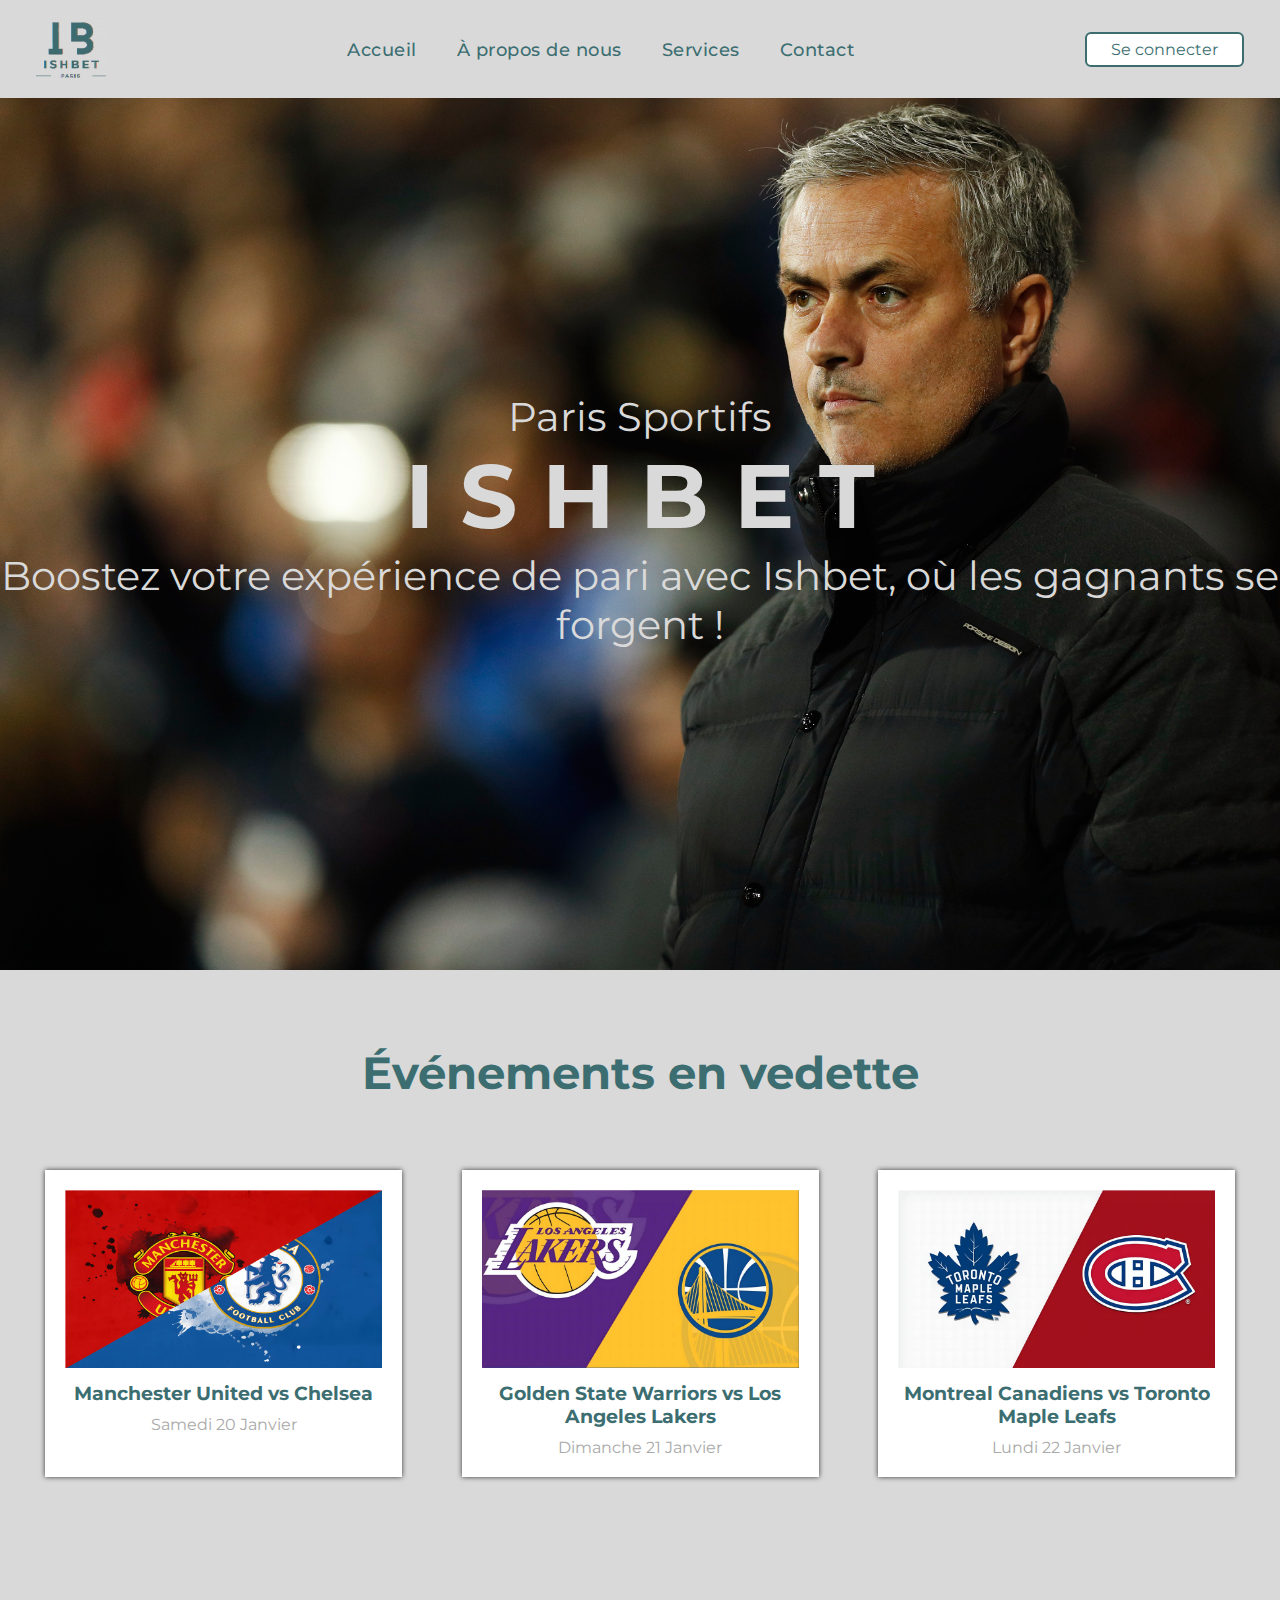
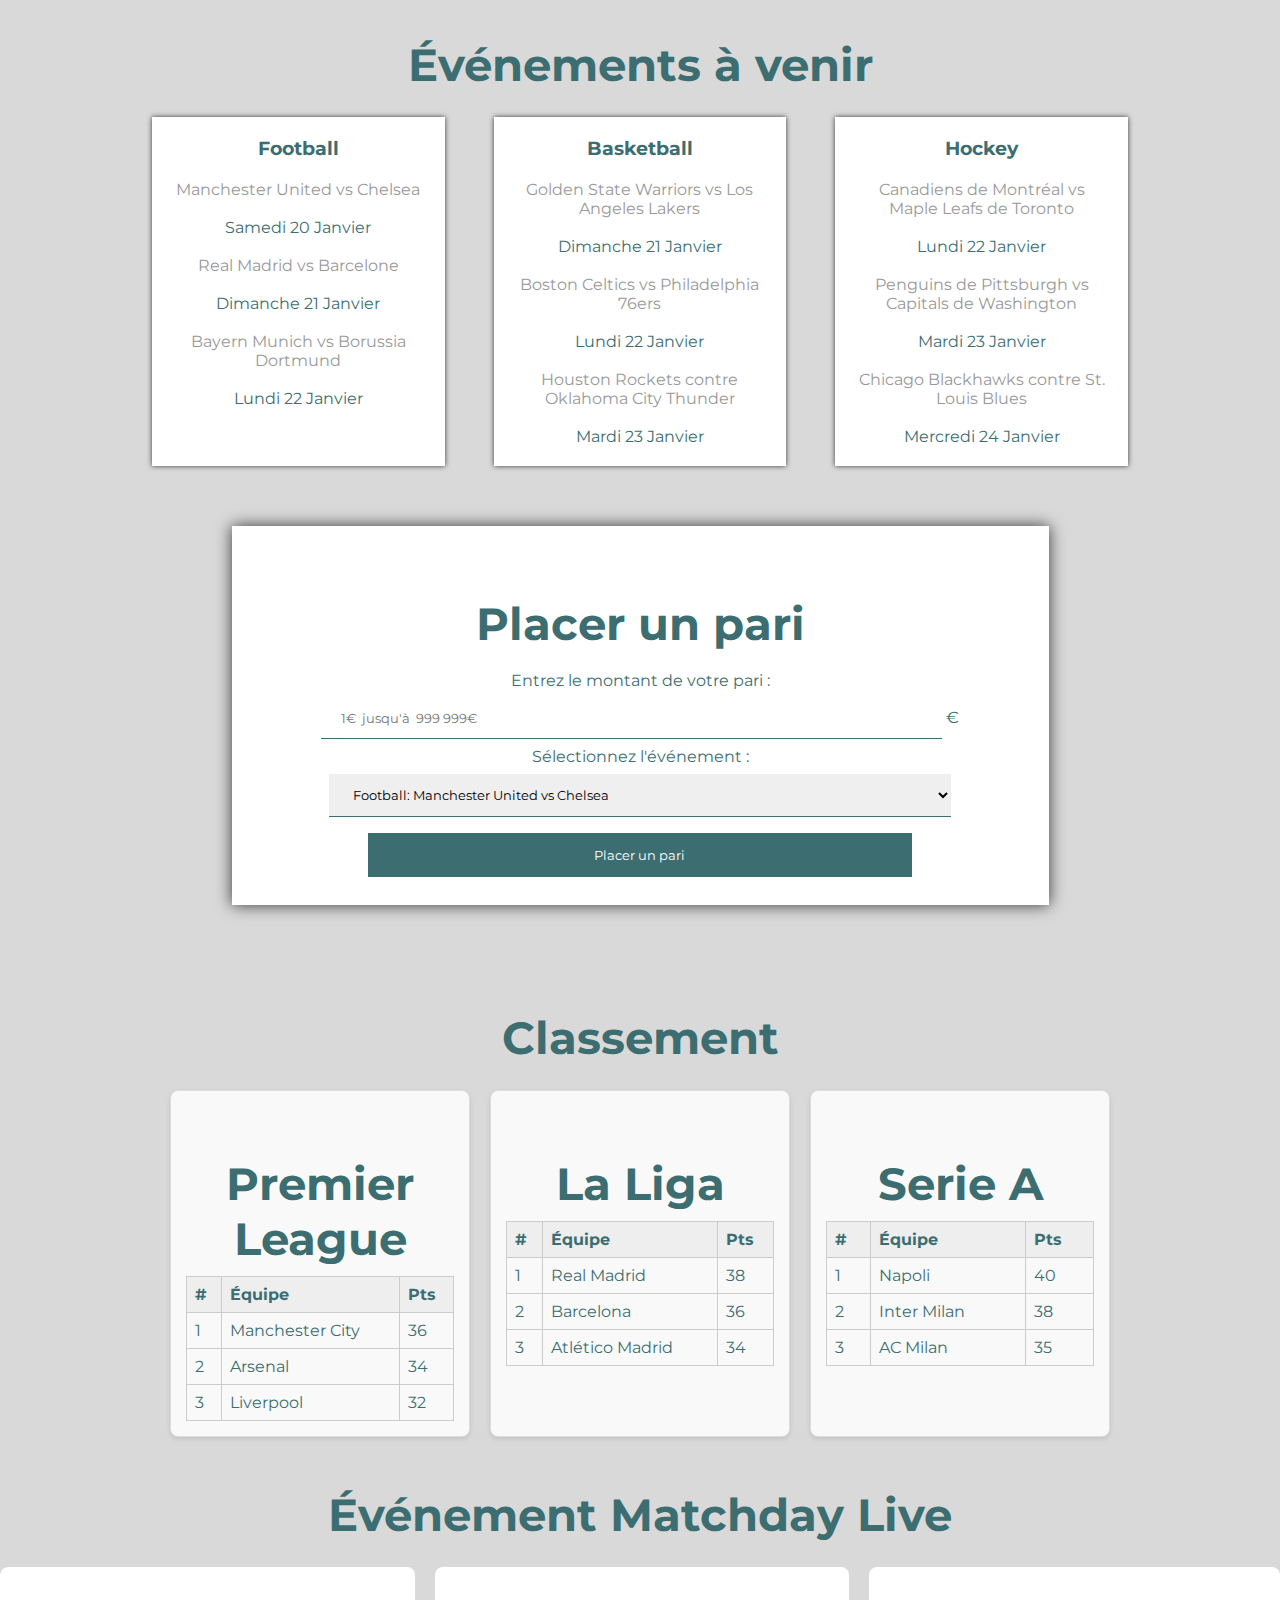
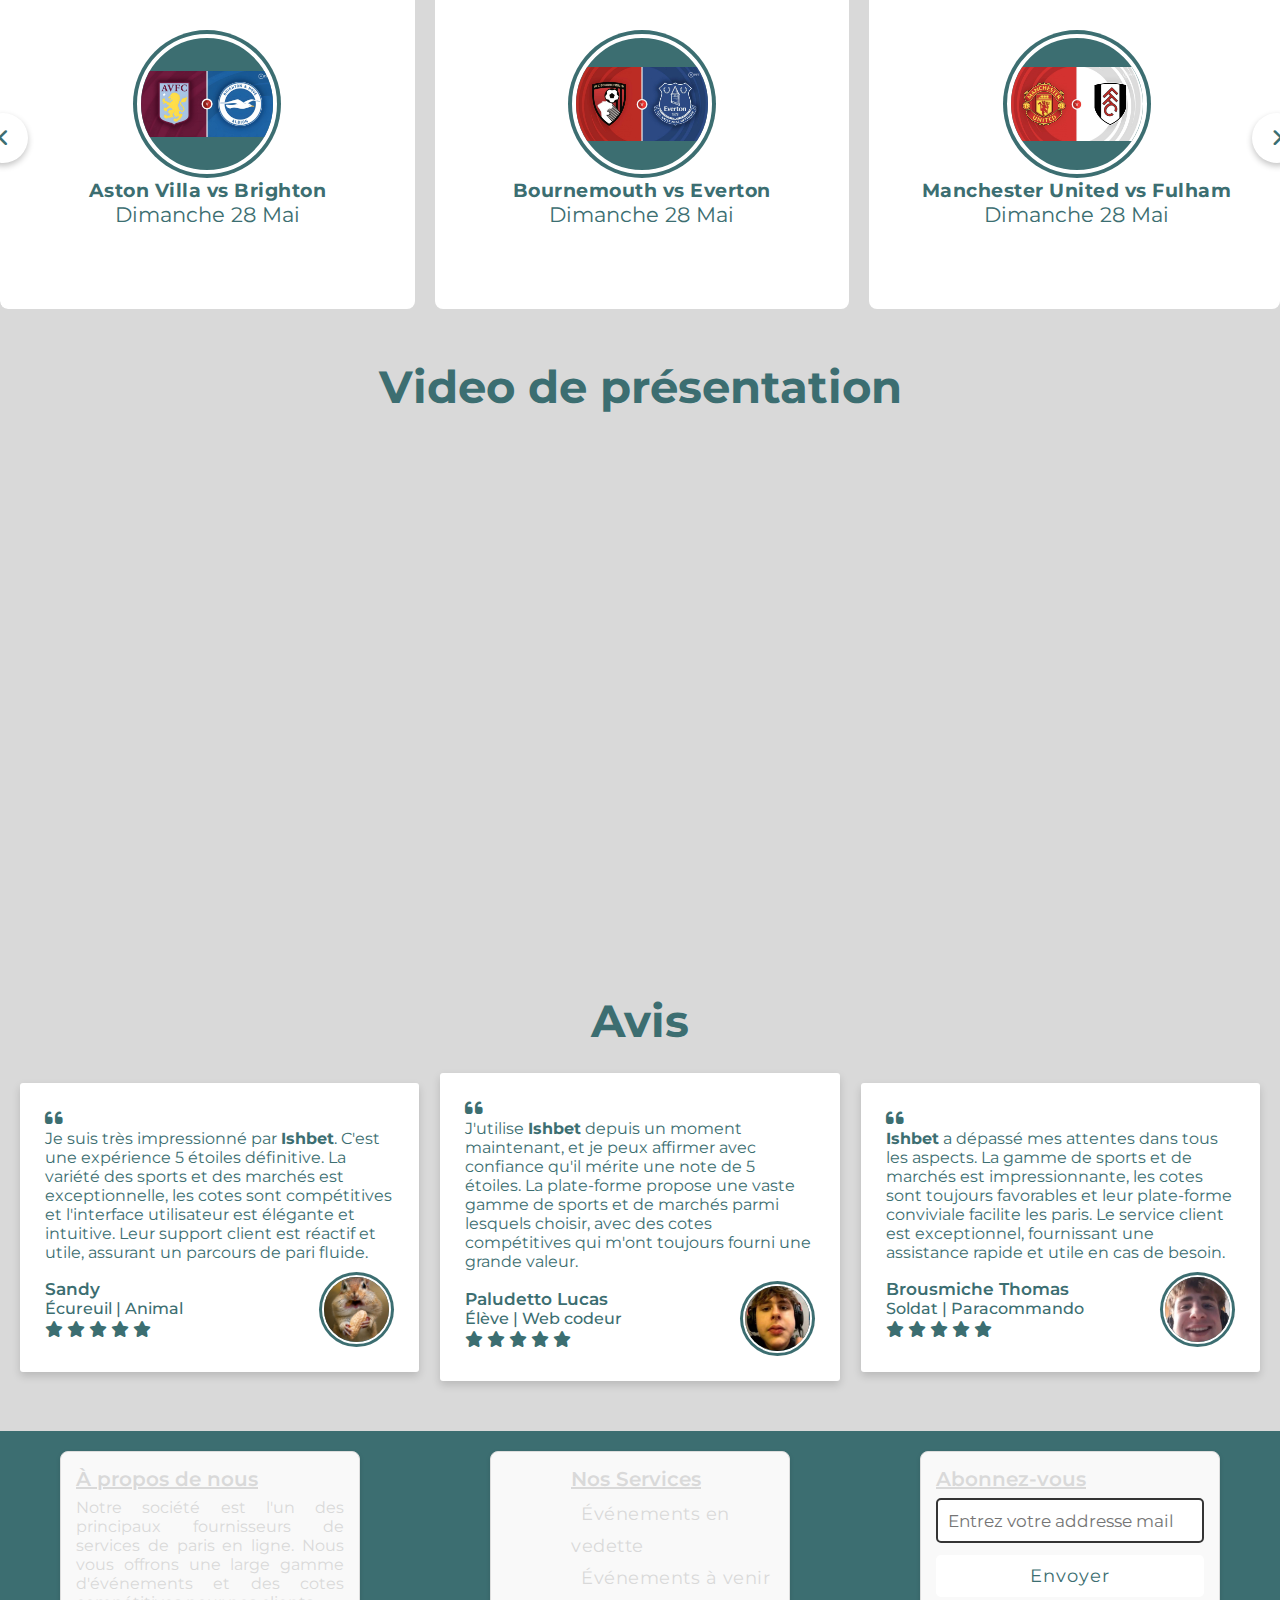
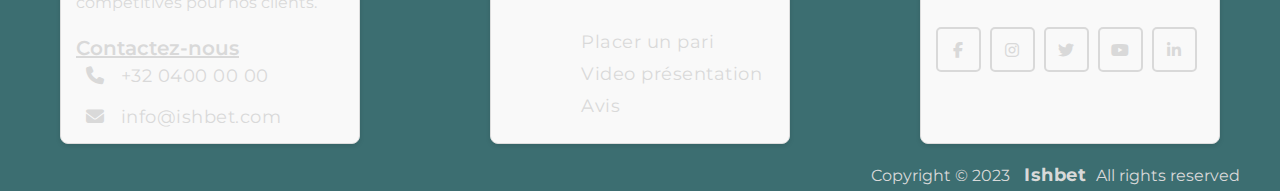
==== commit c6c9465d: "add table classement" ====
--- a/index.html
+++ b/index.html
@@ -1,501 +1,621 @@
 <!DOCTYPE html>
 <head>
-	<meta charset="UTF-8">
+  <meta charset="UTF-8" />
   <meta http-equiv="X-UA-Compatible" content="IE=edge" />
-  
-	    <meta name="viewport" content="width=device-width, initial-scale=1.0">
-
-      <link href="https://fonts.googleapis.com/css2?family=Montserrat:wght@300;400;500;600;700;800&display=swap" rel="stylesheet">
-
-   <title>IshBet</title>
- 
-   <link rel="icon" type="image/png" sizes="32x32" href="IMAGES/Logo-Ishbet.jpg">
-
-   <link rel="icon" type="image/png" sizes="16x16" href="IMAGES/Logo-Ishbet.jpg">
-
-<link rel="stylesheet" href="CSS/pfe.css">
-
-<link rel="stylesheet" href="https://cdn.jsdelivr.net/npm/boxicons@latest/css/boxicons.min.css">
-
-<link rel="stylesheet" href="https://unpkg.com/boxicons@latest/css/boxicons.min.css">
-
-<link rel="stylesheet" href="https://unicons.iconscout.com/release/v4.0.0/css/line.css" />
-
-<link rel="stylesheet" href="boxicons.min.css">
-
-<link rel="stylesheet" href="https://cdnjs.cloudflare.com/ajax/libs/font-awesome/6.3.0/css/all.min.css">
-
-    <script src="js/slider.js" defer></script>
-
-    <script src="js/script.js" defer></script>
-
-    <script src="js/hamburger.js" defer></script>
-    
-    <script src="js/main.js" defer></script>
-
-    <script src="js/login.js" defer></script>
-
-    <script src="js/toast.js" defer></script>
-
-    <script src="js/scroll-vers-le-haut.js" defer></script>
-
+
+  <meta name="viewport" content="width=device-width, initial-scale=1.0" />
+
+  <link
+    href="https://fonts.googleapis.com/css2?family=Montserrat:wght@300;400;500;600;700;800&display=swap"
+    rel="stylesheet" />
+
+  <title>IshBet</title>
+
+  <link rel="icon" type="image/png" sizes="32x32" href="IMAGES/Logo-Ishbet.jpg" />
+
+  <link rel="icon" type="image/png" sizes="16x16" href="IMAGES/Logo-Ishbet.jpg" />
+
+  <link rel="stylesheet" href="CSS/pfe.css" />
+
+  <link rel="stylesheet" href="https://cdn.jsdelivr.net/npm/boxicons@latest/css/boxicons.min.css" />
+
+  <link rel="stylesheet" href="https://unpkg.com/boxicons@latest/css/boxicons.min.css" />
+
+  <link rel="stylesheet" href="https://unicons.iconscout.com/release/v4.0.0/css/line.css" />
+
+  <link rel="stylesheet" href="boxicons.min.css" />
+
+  <link rel="stylesheet" href="https://cdnjs.cloudflare.com/ajax/libs/font-awesome/6.3.0/css/all.min.css" />
+
+  <script src="js/script.js" defer></script>
+
+  <script src="js/hamburger.js" defer></script>
+
+  <script src="js/main.js" defer></script>
+
+  <script src="js/login.js" defer></script>
+
+  <script src="js/toast.js" defer></script>
+
+  <script src="js/scroll-vers-le-haut.js" defer></script>
 </head>
-
-<body>
-
-  <div id="progress">
-    <span id="progress-value">&#129033;</span>
-  </div>
-
-        <header>
-
-          <a href="index.html" class="logo"><img src="IMAGES/logogo.jpg" class="img-logo"></a>
-
-          <ul class="navbar">
-
-            <li><a href="index.html" class="active">Accueil</a></li>   
-            <li><a href="/HTML/about-us.html">À propos de nous</a></li>   
-            <li><a href="/HTML/Services.html">Services</a></li>      
-            <li><a href="/HTML/contact.html">Contact</a></li>            
-          </ul>
-
-            <div class="main">
-              <button class="button" id="form-open">Se connecter</button>
-              
-                <div class="menu-icon"><i class="bx bx-menu"></i></div>
-
-            </div>
-
-        </header>
-
-<section class="home">
-  <div class="entete-img">
-
-    <p>Paris Sportifs</p>
-
-    <h1>I S H B E T</h1>
-
-    <p>Boostez votre expérience de pari avec Ishbet, où les gagnants se forgent !</p>
-
-</div>
-
-  <div class="form_container">
-
-    <i class="uil uil-times form_close"></i>
-
-    <div class="form login_form">
-      <form action="#" method="post">
-        <h2>Se connecter</h2>
-
-        <div class="input_box">
-          <input type="email" name="mail" placeholder="Entrez votre email" required />
-          <i class="uil uil-envelope-alt email"></i>
-        </div>
-        <div class="input_box">
-          <input type="password" name="pass1" placeholder="Entrez le mot de passe" required />
-          <i class="uil uil-lock password"></i>
-          <i class="uil uil-eye-slash pw_hide"></i>
-        </div>
-
-        <input name="login" type="submit" class="button" value="Se connecter maintenant"></input>
-
-        <div class="login_signup">Vous n'avez pas de compte? <a href="#" id="signup">S'enregistrer</a></div>
-      </form>
+<html>
+  <body>
+    <div id="progress">
+      <span id="progress-value" style="font-size: 30px">&#8657;</span>
     </div>
-    
-    <div class="form signup_form">
-      <form action="#" method="post">
-        <h2>S'enregistrer</h2>
-
-        <div class="input_box">
-          <input type="email" name="mail" placeholder="Entrez votre mail" required  />
-          <i class="uil uil-envelope-alt email"></i>
-        </div>
-
-        <div class="input_box">
-          <input type="password" name="pass1" placeholder="Créer un mot de passe" required />
-          <i class="uil uil-lock password"></i>
-          <i class="uil uil-eye-slash pw_hide"></i>
-        </div>
-
-        <div class="input_box">
-          <input type="password" name="pass2" placeholder="Confirmez le mot de passe" required />
-          <i class="uil uil-lock password"></i>
-          <i class="uil uil-eye-slash pw_hide"></i>
-        </div>
-
-        <div class="input_box">
-          <input type="nom" name="name" placeholder="Nom" required />
-          <i class="uil uil-user"></i>
-          
-        </div>
-
-        <div class="input_box">
-        <i class="uil uil-phone"></i>
-          <input type="telNo" name="tel" placeholder="Numéro de télèphone" minlength="1" maxlength="10" oninput="this.value = this.value.replace(/[^0-9]/g, '')" required />
-         
-        </div>
-
-        <input  name="signup" type="submit" class="button" value="S'enregistrer"></input>
-
-        <div class="login_signup">Vous avez déjà un compte? <a href="#" id="login">Se connecter</a></div>
-      </form>
+
+    <header>
+      <a href="index.html" class="logo"><img src="IMAGES/logogo.jpg" class="img-logo" /></a>
+
+      <ul class="navbar">
+        <li><a href="index.html" class="active">Accueil</a></li>
+        <li><a href="/HTML/about-us.html">À propos de nous</a></li>
+        <li><a href="/HTML/Services.html">Services</a></li>
+        <li><a href="/HTML/contact.html">Contact</a></li>
+      </ul>
+
+      <div class="main">
+        <button class="button" id="form-open">Se connecter</button>
+
+        <div class="menu-icon"><i class="bx bx-menu"></i></div>
+      </div>
+    </header>
+
+    <section class="home">
+      <div class="entete-img">
+        <p>Paris Sportifs</p>
+
+        <h1>I S H B E T</h1>
+
+        <p>Boostez votre expérience de pari avec Ishbet, où les gagnants se forgent !</p>
+      </div>
+
+      <div class="form_container">
+        <i class="uil uil-times form_close"></i>
+
+        <div class="form login_form">
+          <form action="#" method="post">
+            <h2>Se connecter</h2>
+
+            <div class="input_box">
+              <input type="email" name="mail" placeholder="Entrez votre email" required />
+              <i class="uil uil-envelope-alt email"></i>
+            </div>
+            <div class="input_box">
+              <input type="password" name="pass1" placeholder="Entrez le mot de passe" required />
+              <i class="uil uil-lock password"></i>
+              <i class="uil uil-eye-slash pw_hide"></i>
+            </div>
+
+            <input name="login" type="submit" class="button" value="Se connecter maintenant" />
+
+            <div class="login_signup">
+              Vous n'avez pas de compte?
+              <a href="#" id="signup">S'enregistrer</a>
+            </div>
+          </form>
+        </div>
+
+        <div class="form signup_form">
+          <form action="#" method="post">
+            <h2>S'enregistrer</h2>
+
+            <div class="input_box">
+              <input type="email" name="mail" placeholder="Entrez votre mail" required />
+              <i class="uil uil-envelope-alt email"></i>
+            </div>
+
+            <div class="input_box">
+              <input type="password" name="pass1" placeholder="Créer un mot de passe" required />
+              <i class="uil uil-lock password"></i>
+              <i class="uil uil-eye-slash pw_hide"></i>
+            </div>
+
+            <div class="input_box">
+              <input type="password" name="pass2" placeholder="Confirmez le mot de passe" required />
+              <i class="uil uil-lock password"></i>
+              <i class="uil uil-eye-slash pw_hide"></i>
+            </div>
+
+            <div class="input_box">
+              <input type="nom" name="name" placeholder="Nom" required />
+              <i class="uil uil-user"></i>
+            </div>
+
+            <div class="input_box">
+              <i class="uil uil-phone"></i>
+              <input
+                type="telNo"
+                name="tel"
+                placeholder="Numéro de télèphone"
+                minlength="1"
+                maxlength="10"
+                oninput="this.value = this.value.replace(/[^0-9]/g, '')"
+                required />
+            </div>
+
+            <input name="signup" type="submit" class="button" value="S'enregistrer" />
+
+            <div class="login_signup">Vous avez déjà un compte? <a href="#" id="login">Se connecter</a></div>
+          </form>
+        </div>
+      </div>
+    </section>
+
+    <div class="container">
+      <section class="featured-events">
+        <h2 id="featured-events">Événements en vedette</h2>
+
+        <div class="featured-events-container">
+          <div class="event football">
+            <img src="IMAGES\chelsea-manuuu.jpg" alt="Football" />
+
+            <h3>Manchester United vs Chelsea</h3>
+
+            <p>Samedi 20 Janvier</p>
+          </div>
+
+          <div class="event basketball">
+            <img src="IMAGES/lakers-warriorss.jpg" alt="Basketball" />
+
+            <h3>Golden State Warriors vs Los Angeles Lakers</h3>
+
+            <p>Dimanche 21 Janvier</p>
+          </div>
+
+          <div class="event hockey">
+            <img src="IMAGES/toronto-monreall.jpg" alt="Hockey" />
+
+            <h3>Montreal Canadiens vs Toronto Maple Leafs</h3>
+
+            <p>Lundi 22 Janvier</p>
+          </div>
+        </div>
+      </section>
+
+      <section class="upcoming-events">
+        <h2 id="upcoming-events">Événements à venir</h2>
+
+        <div class="upcoming-events-container">
+          <div class="event-category">
+            <h3>Football</h3>
+
+            <ul>
+              <li>
+                Manchester United vs Chelsea
+                <p class="date">
+                  <br />
+                  Samedi 20 Janvier
+                </p>
+              </li>
+              <br />
+              <li>
+                Real Madrid vs Barcelone
+                <p class="date"><br />Dimanche 21 Janvier</p>
+              </li>
+              <br />
+              <li>
+                Bayern Munich vs Borussia Dortmund
+                <p class="date"><br />Lundi 22 Janvier</p>
+              </li>
+            </ul>
+          </div>
+
+          <div class="event-category">
+            <h3>Basketball</h3>
+
+            <ul>
+              <li>
+                Golden State Warriors vs Los Angeles Lakers
+                <p class="date">
+                  <br />
+                  Dimanche 21 Janvier
+                </p>
+              </li>
+              <br />
+              <li>
+                Boston Celtics vs Philadelphia 76ers
+                <p class="date">
+                  <br />
+                  Lundi 22 Janvier
+                </p>
+              </li>
+              <br />
+              <li>
+                Houston Rockets contre Oklahoma City Thunder
+                <p class="date">
+                  <br />
+                  Mardi 23 Janvier
+                </p>
+              </li>
+            </ul>
+          </div>
+
+          <div class="event-category">
+            <h3>Hockey</h3>
+
+            <ul>
+              <li>
+                Canadiens de Montréal vs Maple Leafs de Toronto
+                <p class="date">
+                  <br />
+                  Lundi 22 Janvier
+                </p>
+              </li>
+              <br />
+              <li>
+                Penguins de Pittsburgh vs Capitals de Washington
+                <p class="date">
+                  <br />
+                  Mardi 23 Janvier
+                </p>
+              </li>
+              <br />
+              <li>
+                Chicago Blackhawks contre St. Louis Blues
+                <p class="date">
+                  <br />
+                  Mercredi 24 Janvier
+                </p>
+              </li>
+            </ul>
+          </div>
+        </div>
+      </section>
+
+      <section class="betting-form">
+        <h2 id="betting-form">Placer un pari</h2>
+
+        <label for="amount">Entrez le montant de votre pari : </label>
+
+        <input
+          type="text"
+          id="amount"
+          name="amount"
+          class="form-control"
+          placeholder="1€  jusqu'à  999 999€"
+          minlength="1"
+          maxlength="6"
+          oninput="this.value = this.value.replace(/[^0-9]/g, '')"
+          required />
+        €
+
+        <br />
+
+        <label for="event">Sélectionnez l'événement : </label>
+
+        <select id="event" name="event" class="form-control">
+          <option value="football">Football: Manchester United vs Chelsea</option>
+
+          <option value="basketball">Basketball: Golden State Warriors vs Los Angeles Lakers</option>
+
+          <option value="hockey">Hockey: Montreal Canadiens vs Toronto Maple Leafs</option>
+        </select>
+
+        <button type="submit" class="btn btn-primary" onclick="myFunction()">Placer un pari</button>
+
+        <div id="snackbar">Félicitations ! Votre pari a été enregistré avec succès. Que la chance soit avec vous !</div>
+      </section>
     </div>
-  </div>
-</section>
-
-      <div class="container">
-
-        <section class="featured-events">
-
-            <h2 id="featured-events">Événements en vedette</h2>
-
-            <div class="featured-events-container">
-
-                <div class="event football">
-
-                    <img src="IMAGES\chelsea-manuuu.jpg" alt="Football">
-
-                    <h3> Manchester United vs Chelsea</h3>
-
-                    <p>Samedi 20 Janvier</p>
-
-                </div>
-
-                <div class="event basketball">
-
-                    <img src="IMAGES/lakers-warriorss.jpg" alt="Basketball">
-                    
-                    <h3> Golden State Warriors vs Los Angeles Lakers</h3>
-
-                    <p>Dimanche 21 Janvier</p>
-
-                </div>
-
-                <div class="event hockey">
-
-                    <img src="IMAGES/toronto-monreall.jpg" alt="Hockey">
-
-                    <h3> Montreal Canadiens vs Toronto Maple Leafs</h3>
-
-                    <p>Lundi 22 Janvier</p>
-                
-                  </div>
-            
-            </div>
-
-        </section>
-        
-        <section class="upcoming-events">
-
-            <h2 id="upcoming-events">Événements à venir</h2>
-
-            <div class="upcoming-events-container">
-
-                <div class="event-category">
-
-                    <h3>Football</h3>
-
-                    <ul>
-                        <li>Manchester United vs Chelsea <p class="date"><br> Samedi 20 Janvier</p></li>
-                        <br>
-                        <li>Real Madrid vs Barcelone <p class="date"><br>Dimanche 21 Janvier</p></li>
-                        <br>
-                        <li>Bayern Munich vs Borussia Dortmund  <p class="date"><br>Lundi 22 Janvier</p></li>
-
-                    </ul>
-                
-                </div>
-
-                <div class="event-category">
-
-                    <h3>Basketball</h3>
-                    
-                    <ul>
-                        <li>Golden State Warriors vs Los Angeles Lakers <p class="date"><br> Dimanche 21 Janvier</p></li>
-                        <br>
-                        <li>Boston Celtics vs Philadelphia 76ers <p class="date"><br> Lundi 22 Janvier</p></li>
-                        <br>
-                        <li>Houston Rockets contre Oklahoma City Thunder <p class="date"><br> Mardi 23 Janvier</p></li>
-
-                    </ul>
-
-                </div>
-
-                <div class="event-category">
-
-                    <h3>Hockey</h3>
-                    
-                    <ul>
-                        <li>Canadiens de Montréal vs Maple Leafs de Toronto <p class="date"><br> Lundi 22 Janvier</p></li>
-                        <br>
-                        <li>Penguins de Pittsburgh vs Capitals de Washington <p class="date"><br> Mardi 23 Janvier</p></li>
-                        <br>
-                        <li>Chicago Blackhawks contre St. Louis Blues <p class="date"><br> Mercredi 24 Janvier</p></li>
-
-                    </ul>
-                
-                  </div>
-
-            </div>
-
-          </section>
-        
-
-        <section class="betting-form">
-
-            <h2 id="betting-form">Placer un pari</h2>
-         
-              <label for="amount">Entrez le montant de votre pari : </label>
-
-              <input type="text" id="amount" name="amount" class="form-control" placeholder="1€  jusqu'à  999 999€" minlength="1" maxlength="6" oninput="this.value = this.value.replace(/[^0-9]/g, '')" required>    €
-
-              <br>
-
-              <label for="event">Sélectionnez l'événement : </label>
-
-                <select id="event" name="event" class="form-control">
-
-                    <option value="football">Football: Manchester United vs Chelsea</option>
-
-                    <option value="basketball">Basketball: Golden State Warriors vs Los Angeles Lakers</option>
-                    
-                    <option value="hockey">Hockey: Montreal Canadiens vs Toronto Maple Leafs</option>
-               
-                  </select>
-
-        <button type="submit" class="btn btn-primary" onclick="myFunction()">Placer un pari</button>
-
-        <div id="snackbar">Félicitations ! Votre pari a été enregistré avec succès. Que la chance soit avec vous !</div>
-        </section>
-
+
+    <h2 style="text-align: center">Classement</h2>
+    <section class="classement">
+      <div class="box">
+        <h2>Premier League</h2>
+        <table>
+          <thead>
+            <tr>
+              <th>#</th>
+              <th>Équipe</th>
+              <th>Pts</th>
+            </tr>
+          </thead>
+          <tbody>
+            <tr>
+              <td>1</td>
+              <td>Manchester City</td>
+              <td>36</td>
+            </tr>
+            <tr>
+              <td>2</td>
+              <td>Arsenal</td>
+              <td>34</td>
+            </tr>
+            <tr>
+              <td>3</td>
+              <td>Liverpool</td>
+              <td>32</td>
+            </tr>
+          </tbody>
+        </table>
+      </div>
+      <div class="box">
+        <h2>La Liga</h2>
+        <table>
+          <thead>
+            <tr>
+              <th>#</th>
+              <th>Équipe</th>
+              <th>Pts</th>
+            </tr>
+          </thead>
+          <tbody>
+            <tr>
+              <td>1</td>
+              <td>Real Madrid</td>
+              <td>38</td>
+            </tr>
+            <tr>
+              <td>2</td>
+              <td>Barcelona</td>
+              <td>36</td>
+            </tr>
+            <tr>
+              <td>3</td>
+              <td>Atlético Madrid</td>
+              <td>34</td>
+            </tr>
+          </tbody>
+        </table>
+      </div>
+      <div class="box">
+        <h2>Serie A</h2>
+        <table>
+          <thead>
+            <tr>
+              <th>#</th>
+              <th>Équipe</th>
+              <th>Pts</th>
+            </tr>
+          </thead>
+          <tbody>
+            <tr>
+              <td>1</td>
+              <td>Napoli</td>
+              <td>40</td>
+            </tr>
+            <tr>
+              <td>2</td>
+              <td>Inter Milan</td>
+              <td>38</td>
+            </tr>
+            <tr>
+              <td>3</td>
+              <td>AC Milan</td>
+              <td>35</td>
+            </tr>
+          </tbody>
+        </table>
+      </div>
+    </section>
+
+    <h2 style="text-align: center">Événement Matchday Live</h2>
+
+    <div class="wrapper">
+      <i id="left" class="fa-solid fa-angle-left"></i>
+
+      <ul class="carousel">
+        <li class="card">
+          <div class="img">
+            <img src="IMAGES/aston-brighton.jpg" alt="img" draggable="false" />
+          </div>
+          <h3><a href="Aston-Brighton.html">Aston Villa vs Brighton</a></h3>
+          <span>Dimanche 28 Mai</span>
+        </li>
+
+        <li class="card">
+          <div class="img">
+            <img src="IMAGES/boune-ever.jpg" alt="img" draggable="false" />
+          </div>
+          <h3><a href="Aston-Brighton.html">Bournemouth vs Everton</a></h3>
+          <span>Dimanche 28 Mai</span>
+        </li>
+
+        <li class="card">
+          <div class="img">
+            <img src="IMAGES/utd-fulham.jpg" alt="img" draggable="false" />
+          </div>
+          <h3><a href="Aston-Brighton.html">Manchester United vs Fulham</a></h3>
+          <span>Dimanche 28 Mai</span>
+        </li>
+
+        <li class="card">
+          <div class="img">
+            <img src="IMAGES/brent-city.jpg" alt="img" draggable="false" />
+          </div>
+          <h3>
+            <a href="Aston-Brighton.html">Brentford vs Manchester City</a>
+          </h3>
+          <span>Dimanche 28 Mai</span>
+        </li>
+
+        <li class="card">
+          <div class="img">
+            <img src="IMAGES/chelsea-newcastle.jpg" alt="img" draggable="false" />
+          </div>
+          <h3><a href="Aston-Brighton.html">Chelsea vs Newcastle</a></h3>
+          <span>Dimanche 28 Mai</span>
+        </li>
+
+        <li class="card">
+          <div class="img">
+            <img src="IMAGES/west-leicester.jpg" alt="img" draggable="false" />
+          </div>
+          <h3><a href="Aston-Brighton.html">West Ham vs Leicester</a></h3>
+          <span>Dimanche 28 Mai</span>
+        </li>
+
+        <li class="card">
+          <div class="img">
+            <img src="IMAGES/wolves-arsenal.jpg" alt="img" draggable="false" />
+          </div>
+          <h3><a href="Aston-Brighton.html">Wolves vs Arsenal</a></h3>
+          <span>Dimanche 28 Mai</span>
+        </li>
+
+        <li class="card">
+          <div class="img">
+            <img src="IMAGES/south-liverpool.jpg" alt="img" draggable="false" />
+          </div>
+          <h3><a href="Aston-Brighton.html">Southampton vs Liverpool</a></h3>
+          <span>Dimanche 28 Mai</span>
+        </li>
+
+        <li class="card">
+          <div class="img">
+            <img src="IMAGES/nott-crys.jpg" alt="img" draggable="false" />
+          </div>
+          <h3>
+            <a href="Aston-Brighton.html">Nottingham Forest vs Crystal Palace</a>
+          </h3>
+          <span>Dimanche 28 Mai</span>
+        </li>
+      </ul>
+
+      <i id="right" class="fa-solid fa-angle-right"></i>
     </div>
 
-<center><h2>Événement Matchday Live</h2></center>
-
-<div class="wrapper">
-  
-    <i id="left" class="fa-solid fa-angle-left"></i>
-
-    <ul class="carousel">
-
-      <li class="card">
-
-        <div class="img"><img src="IMAGES/aston-brighton.jpg" alt="img" draggable="false"></div>
-        <h3><a href="Aston-Brighton.html">Aston Villa vs Brighton</a></h3>
-        <span>Dimanche 28 Mai</span>
-
-      </li>
-
-      <li class="card">
-
-        <div class="img" ><img src="IMAGES/boune-ever.jpg" alt="img" draggable="false" ></div>
-        <h3><a href="Aston-Brighton.html">Bournemouth vs Everton</a></h3>
-        <span>Dimanche 28 Mai</span>
-      
-      </li>
-
-      <li class="card">
-
-        <div class="img"><img src="IMAGES/utd-fulham.jpg" alt="img" draggable="false"></div>
-        <h3><a href="Aston-Brighton.html">Manchester United vs Fulham</a></h3>
-        <span>Dimanche 28 Mai</span>
-      
-      </li>
-      
-      <li class="card">
-
-        <div class="img"><img src="IMAGES/brent-city.jpg" alt="img" draggable="false"></div>
-        <h3><a href="Aston-Brighton.html">Brentford vs Manchester City</a></h3>
-        <span>Dimanche 28 Mai</span>
-      
-      </li>
-
-      <li class="card">
-
-        <div class="img"><img src="IMAGES/chelsea-newcastle.jpg" alt="img" draggable="false"></div>
-        <h3><a href="Aston-Brighton.html">Chelsea vs Newcastle</a></h3>
-        <span>Dimanche 28 Mai</span>
-
-      </li>
-
-      <li class="card">
-
-        <div class="img"><img src="IMAGES/west-leicester.jpg" alt="img" draggable="false"></div>
-        <h3><a href="Aston-Brighton.html">West Ham vs Leicester</a></h3>
-        <span>Dimanche 28 Mai</span>
-
-      </li>
-
-      <li class="card">
-
-        <div class="img"><img src="IMAGES/wolves-arsenal.jpg" alt="img" draggable="false"></div>
-        <h3><a href="Aston-Brighton.html">Wolves vs Arsenal</a></h3>
-        <span>Dimanche 28 Mai</span>
-
-      </li>
-
-      <li class="card">
-
-        <div class="img"><img src="IMAGES/south-liverpool.jpg" alt="img" draggable="false"></div>
-        <h3><a href="Aston-Brighton.html">Southampton vs Liverpool</a></h3>
-        <span>Dimanche 28 Mai</span>
-
-      </li>
-
-      <li class="card">
-
-        <div class="img"><img src="IMAGES/nott-crys.jpg" alt="img" draggable="false"></div>
-        <h3><a href="Aston-Brighton.html">Nottingham Forest vs Crystal Palace</a></h3>
-        <span>Dimanche 28 Mai</span>
-
-      </li>
-
-    </ul>
-
-    <i id="right" class="fa-solid fa-angle-right"></i>
-
-  </div>
-
-<center><h2 id="video">Video de présentation</h2></center>
-
-<div class="video">
-
-    <iframe src="https://www.youtube.com/embed/c_cqtDtbjOw" frameborder="0"
-
-    allowfullscreen width="1300" height="700" 
-
-    allow="accelerometer;autoplay;clipboard-write;encrypted-media;gyroscope;picture-inpicture">
-
-    </iframe>
-    
-</div>
-
-<center><h2 id="emballage">Avis</h2></center>
-
-<div class="emballage">
-  <div class="boite">
-    <i class="fas fa-quote-left quote"></i>
-    <p>Je suis très impressionné par <b>Ishbet</b>. 
-      C'est une expérience 5 étoiles définitive. La variété des sports et 
-      des marchés est exceptionnelle, les cotes sont compétitives et l'interface 
-      utilisateur est élégante et intuitive. Leur support client est réactif et utile,
-       assurant un parcours de pari fluide.</p>
-    <div class="content">
-      <div class="info">
-        <div class="name">Sandy</div>
-        <div class="job">Écureuil | Animal</div>
-        <div class="stars">
-          <i class="fas fa-star"></i>
-          <i class="fas fa-star"></i>
-          <i class="fas fa-star"></i>
-          <i class="fas fa-star"></i>
-          <i class="fas fa-star"></i>
-        </div>
-      </div>
-      <div class="image">
-        <img src="IMAGES/squirrel (2).jpg" alt="">
-      </div>
+    <h2 id="video" style="text-align: center">Video de présentation</h2>
+
+    <div class="video">
+      <iframe
+        src="https://www.youtube.com/embed/c_cqtDtbjOw"
+        frameborder="0"
+        allowfullscreen
+        width="1300"
+        height="700"
+        allow="accelerometer;autoplay;clipboard-write;encrypted-media;gyroscope;picture-in-picture">
+      </iframe>
     </div>
-  </div>
-  <div class="boite">
-    <i class="fas fa-quote-left quote"></i>
-    <p>J'utilise <b>Ishbet</b> depuis un moment maintenant, et 
-      je peux affirmer avec confiance qu'il mérite une note de 5 étoiles. 
-      La plate-forme propose une vaste gamme de sports et de marchés parmi 
-      lesquels choisir, avec des cotes compétitives qui m'ont toujours fourni 
-      une grande valeur.</p>
-    <div class="content">
-      <div class="info">
-        <div class="name">Paludetto Lucas</div>
-        <div class="job">Élève | Web codeur</div>
-        <div class="stars">
-          <i class="fas fa-star"></i>
-          <i class="fas fa-star"></i>
-          <i class="fas fa-star"></i>
-          <i class="fas fa-star"></i>
-          <i class="fas fa-star"></i>
-        </div>
-      </div>
-      <div class="image">
-        <img src="IMAGES/lucas (2).jpg" alt="">
+
+    <h2 id="emballage" style="text-align: center">Avis</h2>
+
+    <div class="emballage">
+      <div class="boite">
+        <i class="fas fa-quote-left quote"></i>
+        <p>
+          Je suis très impressionné par <b>Ishbet</b>. C'est une expérience 5 étoiles définitive. La variété des sports et
+          des marchés est exceptionnelle, les cotes sont compétitives et l'interface utilisateur est élégante et intuitive.
+          Leur support client est réactif et utile, assurant un parcours de pari fluide.
+        </p>
+        <div class="content">
+          <div class="info">
+            <div class="name">Sandy</div>
+            <div class="job">Écureuil | Animal</div>
+            <div class="stars">
+              <i class="fas fa-star"></i>
+              <i class="fas fa-star"></i>
+              <i class="fas fa-star"></i>
+              <i class="fas fa-star"></i>
+              <i class="fas fa-star"></i>
+            </div>
+          </div>
+          <div class="image">
+            <img src="IMAGES/squirrel (2).jpg" alt="" />
+          </div>
+        </div>
+      </div>
+      <div class="boite">
+        <i class="fas fa-quote-left quote"></i>
+        <p>
+          J'utilise <b>Ishbet</b> depuis un moment maintenant, et je peux affirmer avec confiance qu'il mérite une note de 5
+          étoiles. La plate-forme propose une vaste gamme de sports et de marchés parmi lesquels choisir, avec des cotes
+          compétitives qui m'ont toujours fourni une grande valeur.
+        </p>
+        <div class="content">
+          <div class="info">
+            <div class="name">Paludetto Lucas</div>
+            <div class="job">Élève | Web codeur</div>
+            <div class="stars">
+              <i class="fas fa-star"></i>
+              <i class="fas fa-star"></i>
+              <i class="fas fa-star"></i>
+              <i class="fas fa-star"></i>
+              <i class="fas fa-star"></i>
+            </div>
+          </div>
+          <div class="image">
+            <img src="IMAGES/lucas (2).jpg" alt="" />
+          </div>
+        </div>
+      </div>
+      <div class="boite">
+        <i class="fas fa-quote-left quote"></i>
+        <p>
+          <b>Ishbet</b> a dépassé mes attentes dans tous les aspects. La gamme de sports et de marchés est impressionnante,
+          les cotes sont toujours favorables et leur plate-forme conviviale facilite les paris. Le service client est
+          exceptionnel, fournissant une assistance rapide et utile en cas de besoin.
+        </p>
+        <div class="content">
+          <div class="info">
+            <div class="name">Brousmiche Thomas</div>
+            <div class="job">Soldat | Paracommando</div>
+            <div class="stars">
+              <i class="fas fa-star"></i>
+              <i class="fas fa-star"></i>
+              <i class="fas fa-star"></i>
+              <i class="fas fa-star"></i>
+              <i class="fas fa-star"></i>
+            </div>
+          </div>
+          <div class="image">
+            <img src="IMAGES/thomas.png" alt="" />
+          </div>
+        </div>
       </div>
     </div>
-  </div>
-  <div class="boite">
-    <i class="fas fa-quote-left  quote"></i>
-    <p><b>Ishbet</b> a dépassé mes attentes dans tous les aspects.
-            La gamme de sports et de marchés est
-            impressionnante, les cotes sont toujours favorables et leur plate-forme
-            conviviale facilite les paris. Le service client est exceptionnel,
-            fournissant une assistance rapide et utile en cas de besoin. 
-          </p>
-    <div class="content">
-      <div class="info">
-        <div class="name">Brousmiche Thomas</div>
-        <div class="job">Soldat | Paracommando</div>
-        <div class="stars">
-          <i class="fas fa-star"></i>
-          <i class="fas fa-star"></i>
-          <i class="fas fa-star"></i>
-          <i class="fas fa-star"></i>
-          <i class="fas fa-star"></i>
-        </div>
-      </div>
-      <div class="image">
-        <img src="IMAGES/thomas.png" alt="">
-      </div>
-    </div>
-  </div>
-</div>
-
-      <footer>
-        <div class="contenu">
-          <div class="left box">
-            <div class="upper">
-              <div class="topic">À propos de nous</div>
-              <p>Notre société est l'un des principaux fournisseurs de 
-                services de paris en ligne. Nous vous offrons une large gamme 
-                d'événements et des cotes compétitives pour nos clients.</p>
+
+    <footer>
+      <div class="contenu">
+        <div class="left box">
+          <div class="upper">
+            <div class="topic">À propos de nous</div>
+            <p>
+              Notre société est l'un des principaux fournisseurs de services de paris en ligne. Nous vous offrons une large
+              gamme d'événements et des cotes compétitives pour nos clients.
             </p>
-            </div>
-            <div class="lower">
-              <div class="topic">Contactez-nous</div>
-              <div class="phone">
-                <a href="#"><i class="fas fa-phone"></i>+32 0400 00 00</a>
-              </div>
-              <br>
-              <div class="email">
-                <a href="#"><i class="fas fa-envelope"></i>info@ishbet.com</a>
-              </div>
-            </div>
-          </div>
-          <div class="middle box">
-            <div class="topic">Nos Services</div>
-            <div><a href="#featured-events">Événements en vedette</a></div>
-            <div><a href="#upcoming-events">Événements à venir</a></div>
-            <div><a href="#betting-form">Placer un pari</a></div>
-            <div><a href="#video">Video présentation</a></div>
-            <div><a href="#emballage">Avis</a></div> 
-          </div>
-          <div class="right box">
-            <div class="topic">Abonnez-vous</div>
-            <form action="#">
-              <input type="text" placeholder="Entrez votre addresse mail">
-              <input type="submit" name="" value="Envoyer">
-              <div class="media-icons">
-                <a href="https://www.facebook.com"><i class="fab fa-facebook-f"></i></a>
-                <a href="https://www.instagram.com"><i class="fab fa-instagram"></i></a>
-                <a href="https://twitter.com"><i class="fab fa-twitter"></i></a>
-                <a href="https://www.youtube.com"><i class="fab fa-youtube"></i></a>
-                <a href="https://www.linkedin.com"><i class="fab fa-linkedin-in"></i></a>
-              </div>
-            </form>
-          </div>
-        </div>
-        <div class="bottom">
-          <p>Copyright &#169; 2023 <a href="#"><b>Ishbet</b></a>All rights reserved</p>
-        </div>
+          </div>
+          <div class="lower">
+            <div class="topic">Contactez-nous</div>
+            <div class="phone">
+              <a href="#"><i class="fas fa-phone"></i>+32 0400 00 00</a>
+            </div>
+            <br />
+            <div class="email">
+              <a href="#"><i class="fas fa-envelope"></i>info@ishbet.com</a>
+            </div>
+          </div>
+        </div>
+        <div class="middle box">
+          <div class="topic">Nos Services</div>
+          <div><a href="#featured-events">Événements en vedette</a></div>
+          <div><a href="#upcoming-events">Événements à venir</a></div>
+          <div><a href="#betting-form">Placer un pari</a></div>
+          <div><a href="#video">Video présentation</a></div>
+          <div><a href="#emballage">Avis</a></div>
+        </div>
+        <div class="right box">
+          <div class="topic">Abonnez-vous</div>
+          <form action="#">
+            <input type="text" placeholder="Entrez votre addresse mail" />
+            <input type="submit" name="" value="Envoyer" />
+            <div class="media-icons">
+              <a href="https://www.facebook.com"><i class="fab fa-facebook-f"></i></a>
+              <a href="https://www.instagram.com"><i class="fab fa-instagram"></i></a>
+              <a href="https://twitter.com"><i class="fab fa-twitter"></i></a>
+              <a href="https://www.youtube.com"><i class="fab fa-youtube"></i></a>
+              <a href="https://www.linkedin.com"><i class="fab fa-linkedin-in"></i></a>
+            </div>
+          </form>
+        </div>
+      </div>
+      <div class="bottom">
+        <p>
+          Copyright &#169; 2023 <a href="#"><b>Ishbet</b></a
+          >All rights reserved
+        </p>
+      </div>
     </footer>
-</body>
-</html>+  </body>
+</html>
--- a/CSS/pfe.css
+++ b/CSS/pfe.css
@@ -1315,320 +1315,49 @@
   transition: all 1s;
 }
 
-/*************************/
-
-.caisse {
-  cursor: pointer;
-  font-size: 20px;
-  margin-left: 5px;
-  margin-right: 5px;
-  position: relative;
-  top: -4px;
-  left: -2px;
-  color: #fff;
-}
-
-.cart-count {
-  position: absolute;
-  background-color: #3c6e71;
-  top: -5px;
-  right: 0;
-  padding: 3px;
-  height: 20px;
-  width: 20px;
-  line-height: 20px;
-  border-radius: 50%;
-  z-index: 99;
-}
-
-#cart-icon {
-  font-size: 1.5rem;
-  cursor: pointer;
-  padding-top: 10px;
-}
-
-img {
-  width: 100%;
-}
-
-h2.title {
-  font-size: 1.1rem;
-  font-weight: 500;
-  margin-bottom: 1.5rem;
-  color: #ffffff;
-}
-
-.shop-content {
-  display: grid;
-  grid-template-columns: repeat(auto-fit, minmax(220px, auto));
-  gap: 1.5rem;
+/* classement */
+.classement {
+  display: flex;
+  flex-wrap: wrap;
+  gap: 20px;
   justify-content: center;
-  align-content: center;
-}
-
-.match-box {
-  position: relative;
-  background-color: #fff;
-  padding: 10px;
-  box-shadow: 0 1px 4px rgba(40, 37, 37, 0.1);
-  border-radius: 3px;
-}
-
-.photo {
-  overflow: hidden;
-}
-
-.photo:hover img {
-  transform: scale(1.1);
-}
-
-.match-img {
-  transition: 0.3s;
-  width: 300px;
-  height: 300px;
-}
-
-.match-title {
-  font-size: 1rem;
-  font-weight: 600;
-  color: #3c6e71;
-}
-
-.match-price {
-  font-weight: 500;
-}
-
-.add-cart {
-  position: absolute;
-  bottom: 0;
-  right: 0;
-  background-color: #3c6e71;
-  color: white;
-  padding: 10px;
-  font-size: 1.1rem;
-  cursor: pointer;
-  transition: 0.5s;
-}
-
-.add-cart:hover {
-  background-color: #d9d9d9;
-  color: #3c6e71;
-}
-
-.cart {
-  position: fixed;
-  top: 0;
-  right: -100%;
-  width: 400px;
-  height: 100vh;
-  overflow-y: auto;
-  overflow-x: hidden;
-  padding: 20px;
-  background-color: white;
-  box-shadow: 0 1px 4px #3c6e71;
-  z-index: 100;
-}
-
-.cart-active {
-  right: 0;
-  transition: 0.5s;
-}
-
-.cart-title {
+  margin: 0 auto;
+  margin: 20px;
+}
+
+.box {
+  flex: 1 1 calc(33% - 40px); /* Ajuste la taille pour occuper un tiers de la largeur */
+  max-width: 300px;
+  padding: 15px;
+  background: #f9f9f9;
+  border: 1px solid #ddd;
+  border-radius: 8px;
+  box-shadow: 0 2px 5px rgba(0, 0, 0, 0.1);
+}
+
+.box h2 {
   text-align: center;
-  font-size: 1.5rem;
-  font-weight: 500;
-  margin-bottom: 1rem;
-  padding-bottom: 20px;
-  border-bottom: 1px solid #3c6e71;
-}
-
-.cart-box {
-  display: grid;
-  grid-template-columns: 32% 50% 18%;
-  align-items: center;
-  gap: 1rem;
-  margin-top: 1rem;
-  border-bottom: 1px solid #3c6e71;
-  padding-bottom: 10px;
-}
-
-.cart-img {
-  width: 75px;
-  height: 75px;
-  object-fit: cover;
-  border: 2px solid #3c6e71;
-  padding: 5px;
-}
-.detail-box {
-  display: grid;
-  row-gap: 0.5rem;
-}
-
-.price-box {
-  display: flex;
-  justify-content: space-between;
-}
-
-.cart-match-title {
-  font-size: 1rem;
-  text-transform: uppercase;
-  color: #3c6e71;
-  font-weight: 500;
-}
-
-.cart-price {
-  font-weight: 500;
-}
-
-.cart-quantity {
-  border: 1px solid #3c6e71;
-  outline: none;
-  width: 2.4rem;
-  text-align: center;
-  font-size: 1rem;
-}
-
-.cart-remove {
-  font-size: 24px;
-  color: #3c6e71;
-  cursor: pointer;
-}
-
-.total {
-  display: flex;
-  justify-content: flex-end;
-  margin-top: 1.5rem;
-}
-
-.total-title {
-  font-size: 1rem;
-  font-weight: 600;
-}
-
-.total-price {
-  margin-left: 0.5rem;
-}
-
-.btn-buy {
-  padding: 12px 20px;
-  background-color: #3c6e71;
-  color: #fff;
-  border: none;
-  font-size: 1rem;
-  font-weight: 500;
-  cursor: pointer;
-}
-.btn-buy:hover {
-  background-color: #d9d9d9;
-  color: #3c6e71;
-}
-
-#cart-close {
-  position: absolute;
-  top: 1rem;
-  right: 0.8rem;
-  font-size: 2rem;
-  cursor: pointer;
-}
-
-.covering {
-  width: 800px;
-  display: flex;
-  flex-wrap: wrap;
-  align-items: center;
-  justify-content: space-between;
-  margin: 0 auto;
-  padding: 1rem;
-  border-radius: 4px;
-}
-.covering .match {
-  background: #fff;
-  width: calc(33% - 20px);
-  height: 300px;
-  border-radius: 5px;
-  display: flex;
-  align-items: center;
-  justify-content: space-evenly;
-  flex-direction: column;
-  box-shadow: 0px 10px 15px rgba(0, 0, 0, 0.1);
-}
-.covering .match .circle {
-  position: relative;
-  height: 150px;
-  width: 150px;
-  border-radius: 50%;
-  cursor: default;
-}
-.match .circle .caisse,
-.match .circle .caisse span {
-  position: absolute;
-  top: 50%;
-  left: 50%;
-}
-.match .circle .caisse {
-  height: 100%;
-  width: 100%;
-  background: #fff;
-  border-radius: 50%;
-  transform: translate(-50%, -50%) scale(0.8);
-  transition: all 0.2s;
-  right: 50%;
-  left: 50%;
-}
-.match .circle:hover .caisse {
-  transform: translate(-50%, -50%) scale(1.1);
-  right: 50%;
-  left: 50%;
-}
-.match .circle .caisse span,
-.covering .match .text {
-  background: -webkit-linear-gradient(left, #3c6e71, #3c6e71);
-  -webkit-background-clip: text;
-  -webkit-text-fill-color: transparent;
-}
-.circle .caisse span {
-  font-size: 38px;
-  font-family: sans-serif;
-  font-weight: 600;
-  transform: translate(-45%, -45%);
-  transition: all 0.1s;
-}
-.match .circle:hover .caisse span {
-  transform: translate(-45%, -45%) scale(1.09);
-}
-.match .text {
-  font-size: 20px;
-  font-weight: 600;
-}
-@media (max-width: 753px) {
-  .covering {
-    max-width: 700px;
-  }
-  .covering .match {
-    width: calc(50% - 20px);
-    margin-bottom: 20px;
-  }
-}
-@media (max-width: 505px) {
-  .covering {
-    max-width: 500px;
-  }
-  .covering .match {
-    width: 100%;
-  }
-}
-
-.home .aston-brighton {
-  width: 100%;
-  background-image: url(img/aston-brighton.jpg);
-  background-size: cover;
-  background-position: center;
-  display: flex;
-  flex-direction: column;
-  align-items: center;
-  margin-top: 80px;
-  position: relative;
-  height: 60vh;
-  margin-bottom: 3%;
-}
+  margin-bottom: 10px;
+}
+
+table {
+  width: 100%;
+  border-collapse: collapse;
+}
+
+table th,
+table td {
+  text-align: left;
+  padding: 8px;
+  border: 1px solid #ccc;
+}
+
+table th {
+  background: #eee;
+}
+
+@media (max-width: 768px) {
+  .box {
+    flex: 1 1 100%; /* Les box prennent toute la largeur en dessous de 768px */
+  }
+}
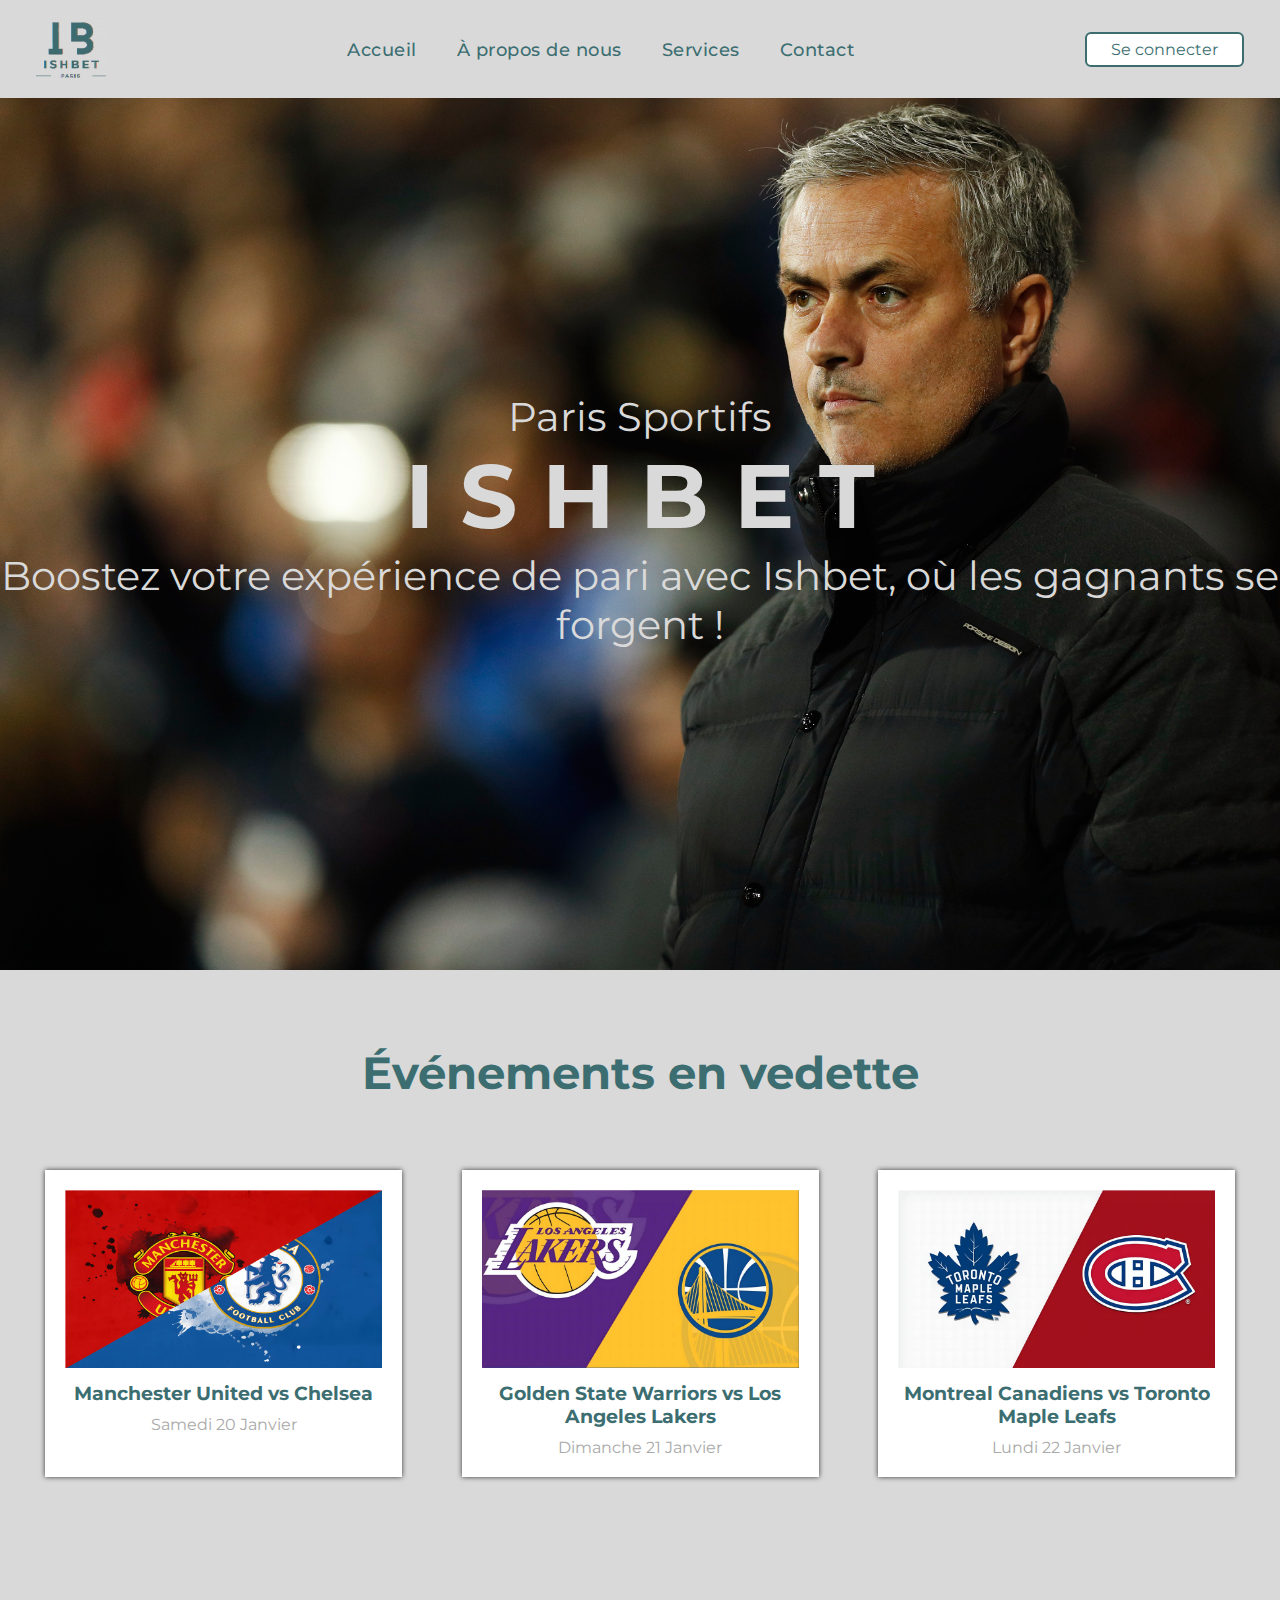
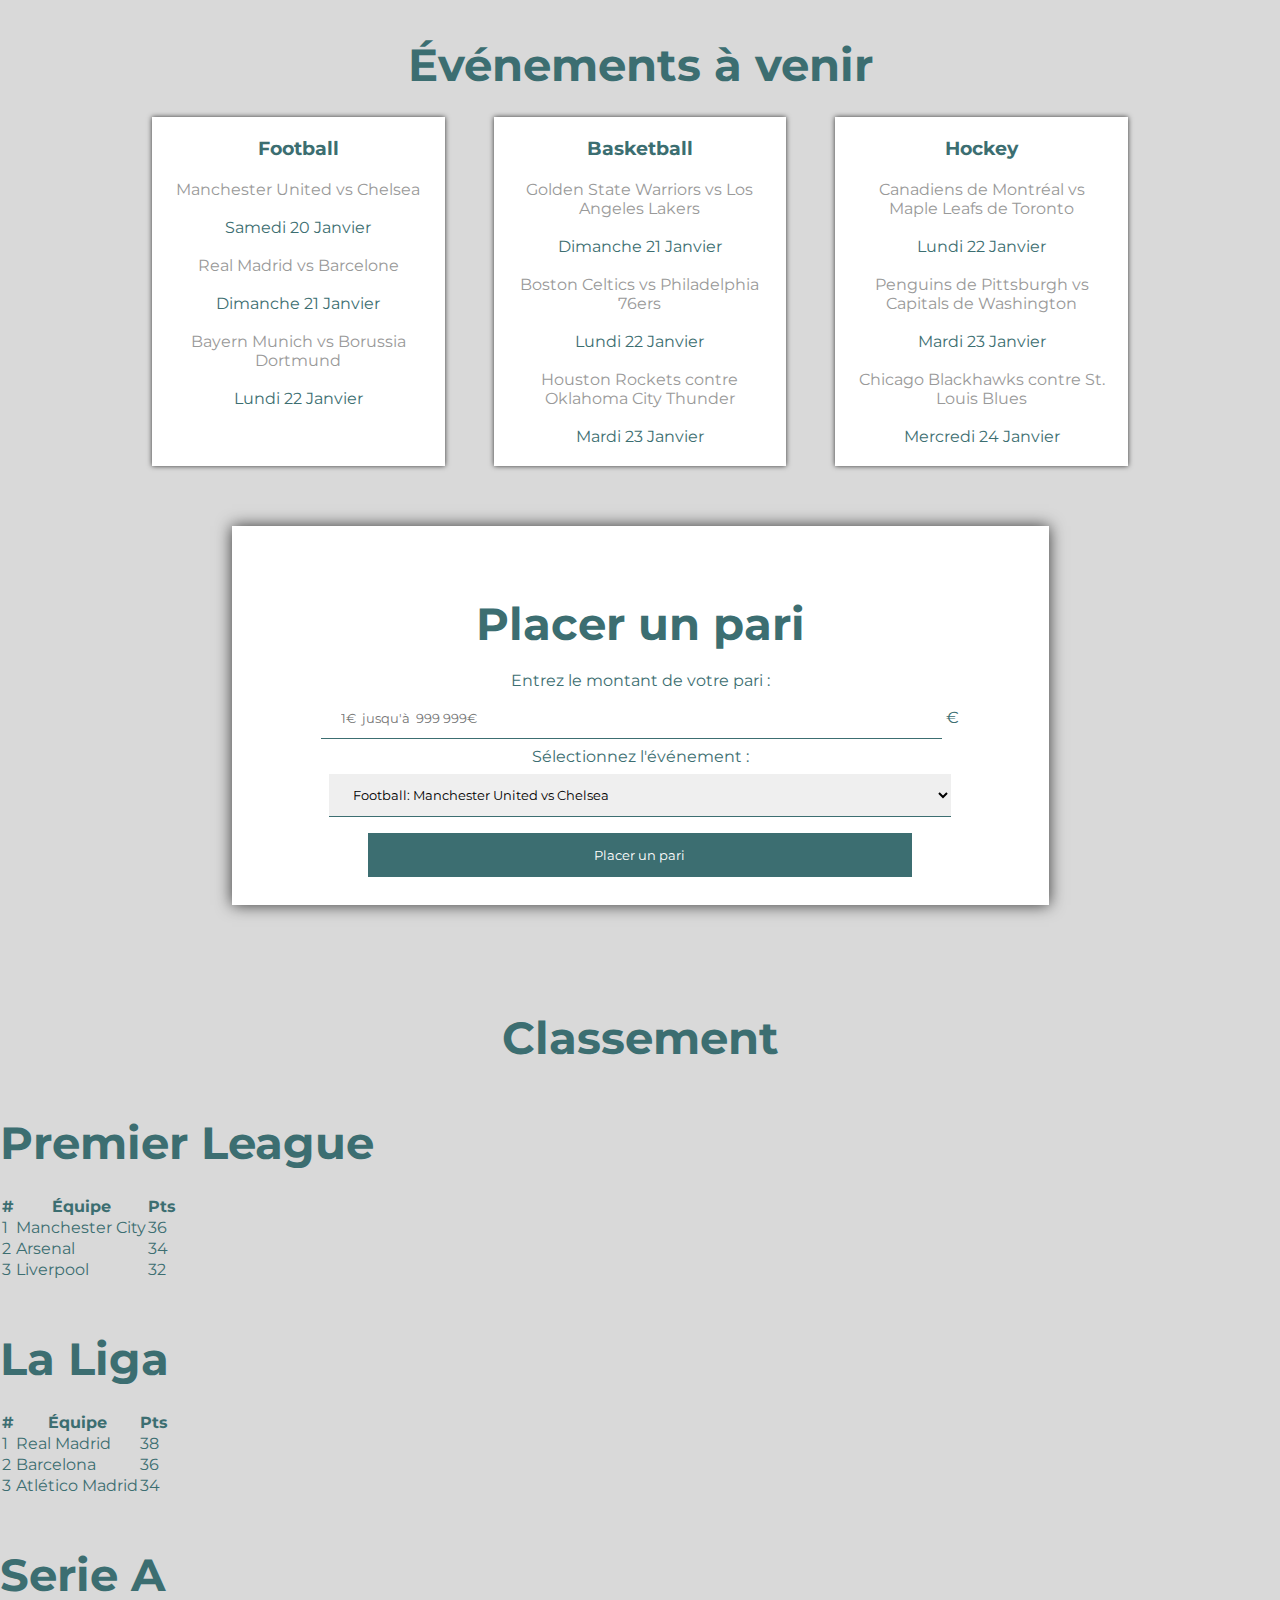
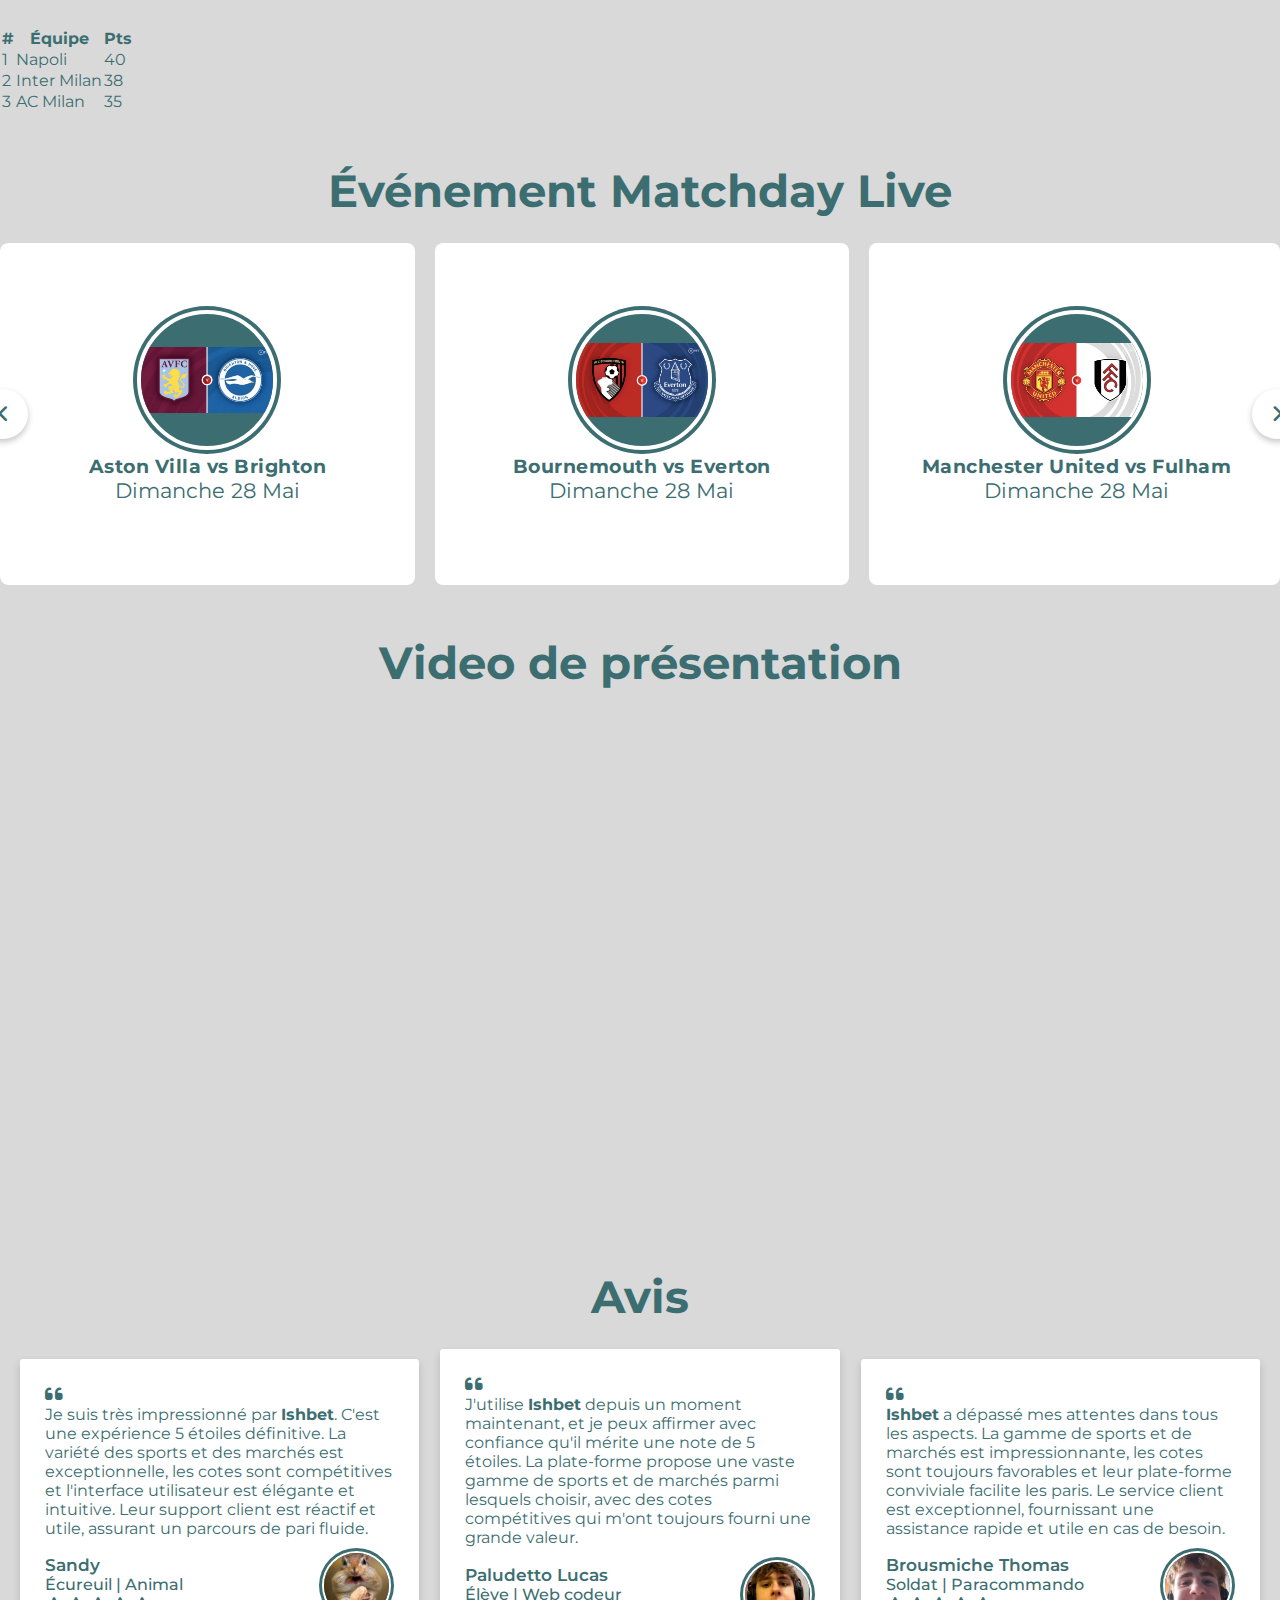
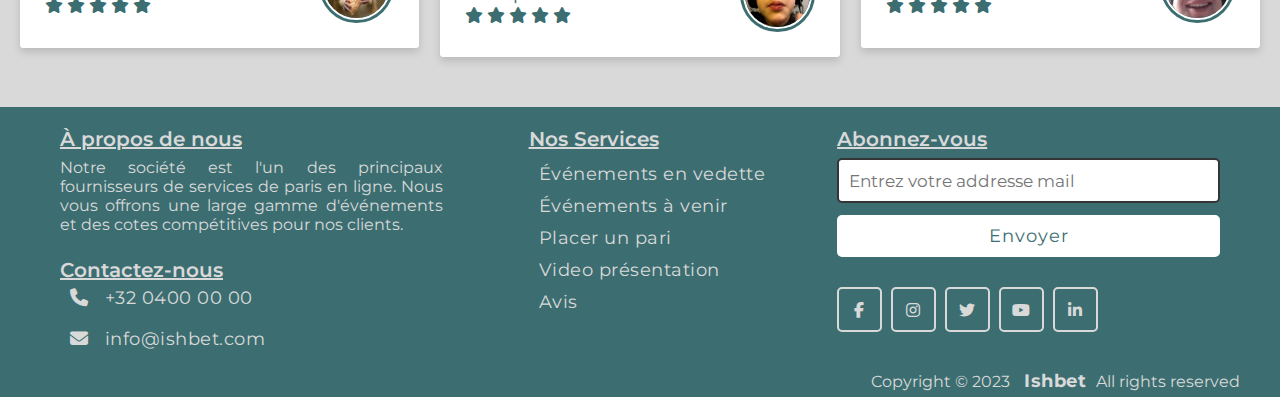
==== commit 83fbd853: "fsdf" ====
--- a/index.html
+++ b/index.html
@@ -15,7 +15,7 @@
 
   <link rel="icon" type="image/png" sizes="16x16" href="IMAGES/Logo-Ishbet.jpg" />
 
-  <link rel="stylesheet" href="CSS/pfe.css" />
+  <link rel="stylesheet" href="CSS/style.css" />
 
   <link rel="stylesheet" href="https://cdn.jsdelivr.net/npm/boxicons@latest/css/boxicons.min.css" />
 
@@ -27,17 +27,8 @@
 
   <link rel="stylesheet" href="https://cdnjs.cloudflare.com/ajax/libs/font-awesome/6.3.0/css/all.min.css" />
 
-  <script src="js/script.js" defer></script>
-
-  <script src="js/hamburger.js" defer></script>
-
-  <script src="js/main.js" defer></script>
-
-  <script src="js/login.js" defer></script>
-
-  <script src="js/toast.js" defer></script>
-
-  <script src="js/scroll-vers-le-haut.js" defer></script>
+  <script src="/JS/script.js" defer></script>
+  <script src="/JS/login.js" defer></script>
 </head>
 <html>
   <body>
--- a/CSS/style.css
+++ b/CSS/style.css
@@ -0,0 +1,1316 @@
+@import url("https://fonts.googleapis.com/css2?family=Montserrat:wght@300;400;500;600;700;800&display=swap");
+* {
+  margin: 0;
+  padding: 0;
+  box-sizing: border-box;
+  list-style: none;
+  text-decoration: none;
+  font-family: "Montserrat", sans-serif;
+  scroll-behavior: smooth;
+}
+/*
+#3c6e71
+#353535
+#ffffff
+#d9d9d9
+#284b63
+*/
+:root {
+  --bg-color: #d9d9d9;
+  --text-color: #3c6e71;
+  --main-color: #d9d9d9;
+}
+
+body {
+  overflow-x: hidden;
+  min-height: 100vh;
+  background: var(--bg-color);
+  color: var(--text-color);
+  scroll-behavior: smooth;
+}
+.img-logo {
+  width: 70px;
+}
+
+header {
+  position: fixed;
+  width: 100%;
+  top: 0;
+  right: 0;
+  z-index: 1000;
+  display: flex;
+  align-items: center;
+  justify-content: space-between;
+  padding: 28px 12%;
+  transition: all 0.5s ease;
+  background-color: var(--main-color);
+}
+
+.logo {
+  display: flex;
+  align-items: center;
+}
+
+.logo i {
+  color: var(--main-color);
+  font-size: 28px;
+  margin-right: 3px;
+}
+
+.logo span {
+  color: var(--text-color);
+  font-size: 1.7rem;
+  font-weight: 600;
+}
+
+.navbar {
+  display: flex;
+}
+
+.navbar a {
+  color: var(--text-color);
+  font-size: 1.1rem;
+  font-weight: 500;
+  padding: 5px 0;
+  margin: 0px 30px;
+  transition: all 0.5s ease;
+}
+
+.navbar a:hover {
+  color: white;
+}
+
+a {
+  position: relative;
+  text-decoration: none;
+  color: #d9d9d9;
+  font-size: 18px;
+  letter-spacing: 0.5px;
+  padding: 0 10px;
+}
+a:after {
+  content: "";
+  position: absolute;
+  background-color: #fff;
+  height: 3px;
+  width: 0;
+  left: 0;
+  bottom: -6px;
+  transition: 0.3s;
+}
+
+a:hover:after {
+  width: 100%;
+}
+
+.navbar a .active {
+  color: var(--main-color);
+}
+
+.main {
+  display: flex;
+  align-items: center;
+}
+.main a {
+  margin-right: 25px;
+  margin-left: 10px;
+  color: var(--text-color);
+  font-size: 1.1rem;
+  font-weight: 500;
+  transition: all 0.5s ease;
+}
+
+.user {
+  display: flex;
+  align-items: center;
+}
+.user i {
+  color: var(--main-color);
+  font-size: 28px;
+  margin-right: 7px;
+}
+
+.main a:hover {
+  color: #3c6e71;
+}
+.menu-icon {
+  display: none;
+  color: var(--text-color);
+  cursor: pointer;
+  font-size: 35px;
+  margin-left: 5px;
+}
+
+@media (max-width: 1280px) {
+  header {
+    padding: 14px 2%;
+    transition: 0.2s;
+  }
+  .navbar a {
+    padding: 5px 0;
+    margin: 0px 20px;
+  }
+}
+
+@media (max-width: 1090px) {
+  .menu-icon {
+    display: block;
+  }
+  .navbar {
+    position: absolute;
+    top: 100%;
+    right: -100%;
+    width: 270px;
+    height: 29vh;
+    background: var(--main-color);
+    display: flex;
+    flex-direction: column;
+    justify-content: flex-start;
+    border-radius: 10px;
+    transition: all 0.5s ease;
+  }
+  .navbar a {
+    display: block;
+    margin: 12px 0;
+    padding: 0px 25px;
+    transition: all 0.5s ease;
+  }
+  .navbar a:hover {
+    color: var(--text-color);
+    transform: translateY(5px);
+  }
+
+  .navbar a.active {
+    color: var(--text-color);
+  }
+  .navbar.open {
+    right: 2%;
+  }
+}
+
+.button {
+  padding: 6px 24px;
+  border: 2px solid #3c6e71;
+  background: transparent;
+  border-radius: 6px;
+  cursor: pointer;
+  margin-right: 10px;
+  transition: all 0.5s ease;
+  background-color: #fff;
+}
+
+.button,
+h2 {
+  color: #3c6e71;
+  font-size: 16px;
+}
+
+.button:hover {
+  background-color: #3c6e71;
+  color: white;
+}
+
+.button:active {
+  transform: scale(0.98);
+}
+
+/* Home */
+
+.home .entete-img {
+  /*l'image de l'en tete*/
+  width: 100%;
+  background-image: url(../IMAGES/mou.jpg);
+  background-size: cover;
+  background-position: center;
+  display: flex;
+  flex-direction: column;
+  align-items: center;
+  justify-content: center;
+  color: var(--main-color);
+  margin-top: 70px;
+  position: relative;
+  height: 100vh;
+}
+
+.entete-img p {
+  /*taille du texte haut dessus et en dessous du titre de l'en tete*/
+  font-size: 40px;
+  text-align: center;
+}
+
+.entete-img h1 {
+  /*taille  texte titre de l'en tete*/
+  font-size: 90px;
+}
+.home::before {
+  content: "";
+  position: absolute;
+  height: 100%;
+  width: 100%;
+  background-color: rgba(0, 0, 0, 0.6);
+  z-index: 100;
+  opacity: 0;
+  pointer-events: none;
+  transition: all 0.5s ease-out;
+}
+.home.show::before {
+  opacity: 1;
+  pointer-events: auto;
+}
+/* From */
+.form_container {
+  position: fixed;
+  max-width: 380px;
+  width: 100%;
+  top: 50%;
+  left: 50%;
+  transform: translate(-50%, -50%) scale(1.2);
+  z-index: 101;
+  background: white;
+  padding: 25px;
+  border-radius: 12px;
+  box-shadow: rgba(0, 0, 0, 0.1);
+  opacity: 0;
+  pointer-events: none;
+  transition: all 0.4s ease-out;
+}
+.home.show .form_container {
+  opacity: 1;
+  pointer-events: auto;
+  transform: translate(-50%, -50%) scale(1);
+}
+.signup_form {
+  display: none;
+}
+.form_container.active .signup_form {
+  display: block;
+}
+.form_container.active .login_form {
+  display: none;
+}
+.form_close {
+  position: absolute;
+  top: 10px;
+  right: 20px;
+  color: var(--text-color);
+  font-size: 22px;
+  opacity: 0.7;
+  cursor: pointer;
+}
+.form_container h2 {
+  font-size: 22px;
+  color: var(--text-color);
+  text-align: center;
+}
+.input_box {
+  position: relative;
+  margin-top: 30px;
+  width: 100%;
+  height: 30px;
+}
+.input_box input {
+  height: 100%;
+  width: 100%;
+  border: none;
+  outline: none;
+  padding: 0 30px;
+  color: var(--text-color);
+  transition: all 0.2s ease;
+  border-bottom: 1.5px solid var(--text-color);
+}
+.input_box input:focus {
+  border-color: var(--text-color);
+}
+.input_box i {
+  position: absolute;
+  top: 50%;
+  transform: translateY(-50%);
+  font-size: 20px;
+  color: var(--text-color);
+}
+.input_box i.email,
+.input_box i.password {
+  left: 0;
+}
+.uil-user {
+  left: 0;
+}
+
+.input_box input:focus ~ i.email,
+.input_box input:focus ~ i.password {
+  color: var(--text-color);
+}
+.input_box i.pw_hide {
+  right: 0;
+  font-size: 18px;
+  cursor: pointer;
+}
+.option_field {
+  margin-top: 14px;
+  display: flex;
+  align-items: center;
+  justify-content: space-between;
+}
+.form_container a {
+  color: var(--text-color);
+  font-size: 12px;
+}
+.form_container a:hover {
+  text-decoration: underline;
+}
+.form_container .button {
+  margin-top: 30px;
+  width: 100%;
+  padding: 10px 0;
+  border-radius: 10px;
+}
+.login_signup {
+  font-size: 12px;
+  text-align: center;
+  margin-top: 15px;
+}
+
+h2 {
+  margin-top: 50px;
+  margin-bottom: 25px;
+  font-size: 45px;
+}
+
+.container {
+  margin-top: 20px;
+  display: flex;
+  justify-content: space-between;
+  align-items: center;
+  padding: 5px;
+  flex-wrap: wrap;
+  margin: auto;
+}
+
+.featured-events {
+  margin: auto;
+  text-align: center;
+  padding: 20px;
+  transition: 0.2s ease-in-out;
+}
+
+.featured-events-container {
+  display: flex;
+  justify-content: space-between;
+  flex-wrap: wrap;
+  margin: auto;
+  margin-top: 50px;
+  margin-bottom: 50px;
+  width: 100%;
+  padding: 20px;
+}
+
+.event {
+  width: 30%;
+  text-align: center;
+  padding: 20px;
+  background-color: #fff;
+  box-shadow: 0px 0px 5px 0px rgba(0, 0, 0, 0.75);
+  transition: 0.2s ease-in-out;
+}
+
+.event:hover {
+  transform: scale(1.08);
+}
+
+.event img {
+  width: 100%;
+  height: auto;
+  margin-bottom: 10px;
+}
+
+.event h3 {
+  color: #3c6e71;
+  margin-bottom: 10px;
+}
+
+.event p {
+  color: darkgray;
+}
+
+.upcoming-events {
+  width: 80%;
+  margin: auto;
+  text-align: center;
+  padding: 20px;
+  transition: 0.2s ease-in-out;
+}
+
+.upcoming-events-container {
+  display: flex;
+  justify-content: space-between;
+}
+
+.date {
+  color: #3c6e71;
+}
+
+.event-category {
+  width: 30%;
+  margin-bottom: 40px;
+  background-color: #fff;
+  box-shadow: 0px 0px 5px 0px rgba(0, 0, 0, 0.75);
+  padding: 20px;
+}
+
+.event-category h3 {
+  text-align: center;
+  margin-bottom: 20px;
+  color: #3c6e71;
+}
+
+.event-category ul {
+  list-style: none;
+  padding: 0;
+  color: #999;
+}
+
+.betting-form {
+  margin: auto;
+  align-items: center;
+  text-align: center;
+  padding: 20px;
+  background-color: #fff;
+  box-shadow: 0px 0px 15px 0px rgba(0, 0, 0, 0.75);
+  margin-bottom: 50px;
+}
+
+.betting-form h2 {
+  color: #3c6e71;
+  margin-bottom: 20px;
+}
+
+.form-container {
+  text-align: left;
+  margin: auto;
+  width: 80%;
+  padding: 20px;
+  color: #3c6e71;
+}
+
+.form-control {
+  width: 80%;
+  padding: 12px 20px;
+  margin: 8px 0;
+  box-sizing: border-box;
+  border: none;
+  border-bottom: 1px solid #3c6e71;
+  transition: 0.2s ease-in-out;
+}
+
+.form-control:focus {
+  border-bottom: 2px solid #3c6e71;
+}
+
+.btn {
+  margin-left: 20px;
+  padding: 10px 20px;
+  border: none;
+  background-color: #fff;
+  color: #3c6e71;
+  cursor: pointer;
+  transition: 0.2s ease-in-out;
+}
+
+.btn:hover {
+  background-color: #3c6e71;
+  color: #3c6e71;
+}
+
+.btn-primary {
+  width: 70%;
+  padding: 14px 20px;
+  margin: 8px 0;
+  box-sizing: border-box;
+  border: none;
+  background-color: #3c6e71;
+  color: #fff;
+  cursor: pointer;
+  transition: 0.2s ease-in-out;
+}
+
+.btn-primary:hover {
+  background-color: #d9d9d9;
+  color: #3c6e71;
+}
+
+#snackbar {
+  visibility: hidden;
+  min-width: 250px;
+  margin-left: -125px;
+  background-color: #3c6e71;
+  color: #fff;
+  text-align: center;
+  border-radius: 2px;
+  padding: 16px;
+  position: fixed;
+  z-index: 1;
+  left: 50%;
+  right: 50%;
+  bottom: 30px;
+  font-size: 17px;
+}
+
+#snackbar.show {
+  visibility: visible;
+  -webkit-animation: fadein 0.5s, fadeout 0.5s 2.5s;
+  animation: fadein 0.5s, fadeout 0.5s 2.5s;
+}
+
+@-webkit-keyframes fadein {
+  from {
+    bottom: 0;
+    opacity: 0;
+  }
+  to {
+    bottom: 30px;
+    opacity: 1;
+  }
+}
+
+@keyframes fadein {
+  from {
+    bottom: 0;
+    opacity: 0;
+  }
+  to {
+    bottom: 30px;
+    opacity: 1;
+  }
+}
+
+@-webkit-keyframes fadeout {
+  from {
+    bottom: 30px;
+    opacity: 1;
+  }
+  to {
+    bottom: 0;
+    opacity: 0;
+  }
+}
+
+@keyframes fadeout {
+  from {
+    bottom: 30px;
+    opacity: 1;
+  }
+  to {
+    bottom: 0;
+    opacity: 0;
+  }
+}
+
+/* Video de présentation */
+.video {
+  margin-top: 30px;
+  margin: auto;
+  width: 70%;
+  margin-bottom: 30px;
+}
+.video iframe {
+  width: 100%;
+  border: none;
+  border-radius: 10px;
+  width: 100%;
+  height: 500px;
+}
+/* Fin de la vidéo de présentation */
+.wrapper {
+  max-width: 1400px;
+  width: 100%;
+  position: relative;
+  margin: auto;
+  margin-top: 20px;
+}
+
+.wrapper i {
+  top: 50%;
+  height: 50px;
+  width: 50px;
+  cursor: pointer;
+  font-size: 1.25rem;
+  position: absolute;
+  text-align: center;
+  line-height: 50px;
+  background: #fff;
+  border-radius: 50%;
+  box-shadow: 0 3px 6px rgba(0, 0, 0, 0.23);
+  transform: translateY(-50%);
+  transition: 0.1s ease-in-out;
+}
+.wrapper i:active {
+  transform: translateY(-50%) scale(0.85);
+}
+.wrapper i:first-child {
+  left: -22px;
+}
+.wrapper i:last-child {
+  right: -22px;
+}
+.wrapper .carousel {
+  display: grid;
+  grid-auto-flow: column;
+  grid-auto-columns: calc((100% / 3) - 12px);
+  overflow-x: auto;
+  scroll-snap-type: x mandatory;
+  gap: 20px;
+  border-radius: 8px;
+  scroll-behavior: smooth;
+  scrollbar-width: none;
+}
+
+.carousel::-webkit-scrollbar {
+  display: none;
+}
+.carousel.no-transition {
+  scroll-behavior: auto;
+}
+.carousel.dragging {
+  scroll-snap-type: none;
+  scroll-behavior: auto;
+}
+.carousel.dragging .card {
+  cursor: grab;
+  user-select: none;
+}
+.carousel :where(.card, .img) {
+  display: flex;
+  justify-content: center;
+  align-items: center;
+}
+.carousel .card {
+  scroll-snap-align: start;
+  height: 342px;
+  list-style: none;
+  background: #fff;
+  cursor: pointer;
+  padding-bottom: 20px;
+  flex-direction: column;
+  border-radius: 8px;
+}
+.carousel .card .img {
+  background: #3c6e71;
+  height: 148px;
+  width: 148px;
+  border-radius: 100%;
+}
+.card .img img {
+  width: 140px;
+  height: 140px;
+  border-radius: 50%;
+  object-fit: scale-down;
+  border: 4px solid #fff;
+}
+.carousel .card h3 a {
+  font-size: 1.2rem;
+  margin: 30px 0 5px;
+  color: #3c6e71;
+  font-weight: bold;
+}
+.carousel .card span {
+  color: #3c6e71;
+  font-size: 1.31rem;
+}
+
+@media screen and (max-width: 900px) {
+  .wrapper .carousel {
+    grid-auto-columns: calc((100% / 2) - 9px);
+  }
+}
+
+@media screen and (max-width: 600px) {
+  .wrapper .carousel {
+    grid-auto-columns: 100%;
+  }
+}
+
+.emballage {
+  max-width: 1700px;
+  margin: auto;
+  padding: 0 20px;
+  display: flex;
+  flex-wrap: wrap;
+  align-items: center;
+  justify-content: space-between;
+  margin-bottom: 50px;
+  margin-top: 20px;
+}
+.emballage .boite {
+  background: #fff;
+  width: calc(33% - 10px);
+  padding: 25px;
+  border-radius: 3px;
+  box-shadow: 0px 4px 8px rgba(0, 0, 0, 0.15);
+}
+.emballage .boite i.quote {
+  font-size: 20px;
+  color: #3c6e71;
+}
+.emballage .boite .content {
+  display: flex;
+  flex-wrap: wrap;
+  align-items: center;
+  justify-content: space-between;
+  padding-top: 10px;
+}
+.boite .info .name {
+  font-weight: 600;
+  font-size: 17px;
+}
+.boite .info .job {
+  font-size: 16px;
+  font-weight: 500;
+  color: #3c6e71;
+}
+.boite .info .stars {
+  margin-top: 2px;
+}
+.boite .info .stars i {
+  color: #3c6e71;
+}
+.boite .content .image {
+  height: 75px;
+  width: 75px;
+  padding: 3px;
+  background: #3c6e71;
+  border-radius: 50%;
+}
+.content .image img {
+  height: 100%;
+  width: 100%;
+  object-fit: cover;
+  border-radius: 50%;
+  border: 2px solid #fff;
+}
+.boite:hover .content .image img {
+  border-color: #fff;
+}
+
+@media (max-width: 1045px) {
+  .emballage .boite {
+    width: calc(50% - 10px);
+    margin: 10px 0;
+  }
+}
+@media (max-width: 702px) {
+  .emballage .boite {
+    width: 100%;
+  }
+}
+
+footer {
+  width: 100%;
+  position: static;
+  background: #3c6e71;
+}
+footer .contenu {
+  max-width: 1200px;
+  margin: auto;
+  padding: 20px;
+  display: flex;
+  flex-wrap: wrap;
+  justify-content: space-between;
+}
+footer .contenu p,
+a {
+  color: var(--main-color);
+}
+footer .contenu .box {
+  width: 33%;
+  transition: all 0.4s ease;
+}
+footer .contenu .topic {
+  font-size: 20px;
+  font-weight: 600;
+  color: var(--main-color);
+  margin-bottom: 7px;
+  text-decoration: underline solid;
+}
+footer .contenu p {
+  text-align: justify;
+}
+footer .contenu .lower .topic {
+  margin: 24px 0 5px 0;
+}
+footer .contenu .lower i {
+  padding-right: 16px;
+}
+footer .contenu .middle {
+  padding-left: 80px;
+}
+footer .contenu .middle a {
+  line-height: 32px;
+}
+footer .contenu .right input[type="text"] {
+  height: 45px;
+  width: 100%;
+  outline: none;
+  color: var(--text-color);
+  background: #fff;
+  border-radius: 5px;
+  padding-left: 10px;
+  font-size: 17px;
+  border: 2px solid #353535;
+}
+footer .contenu .right input[type="submit"] {
+  height: 42px;
+  width: 100%;
+  font-size: 18px;
+  color: var(--text-color);
+  background: white;
+  outline: none;
+  border-radius: 5px;
+  letter-spacing: 1px;
+  cursor: pointer;
+  margin-top: 12px;
+  border: 2px solid #fff;
+  transition: all 0.3s ease-in-out;
+}
+.contenu .right input[type="submit"]:hover {
+  background: none;
+  color: white;
+}
+footer .contenu .media-icons a {
+  font-size: 16px;
+  height: 45px;
+  width: 45px;
+  display: inline-block;
+  text-align: center;
+  line-height: 43px;
+  border-radius: 5px;
+  border: 2px solid var(--main-color);
+  margin: 30px 5px 0 0;
+  transition: all 0.3s ease;
+}
+.contenu .media-icons a:hover {
+  border-color: #fff;
+}
+footer .bottom {
+  width: 100%;
+  text-align: right;
+  color: #d9d9d9;
+  padding: 0 40px 5px 0;
+}
+footer .bottom a {
+  color: var(--bg-color);
+}
+footer a {
+  transition: all 0.3s ease;
+}
+footer a:hover {
+  color: white;
+}
+@media (max-width: 1100px) {
+  footer .contenu .middle {
+    padding-left: 50px;
+  }
+}
+@media (max-width: 950px) {
+  footer .contenu .box {
+    width: 50%;
+  }
+  .contenu .right {
+    margin-top: 40px;
+  }
+}
+@media (max-width: 560px) {
+  footer {
+    position: relative;
+  }
+  footer .contenu .box {
+    width: 100%;
+    margin-top: 30px;
+  }
+  footer .contenu .middle {
+    padding-left: 0;
+  }
+}
+
+::-webkit-scrollbar {
+  width: 15px;
+}
+
+::-webkit-scrollbar-thumb {
+  background-color: #3c6e71;
+}
+
+#progress {
+  position: fixed;
+  bottom: 30px;
+  right: 15px;
+  height: 60px;
+  width: 60px;
+  display: none;
+  place-items: center;
+  border-radius: 80%;
+  box-shadow: 0 0 10px rgba(0, 0, 0, 0.2);
+  cursor: pointer;
+  color: #3c6e71;
+  background-color: #3c6e71;
+}
+#progress-value {
+  display: block;
+  height: calc(100% - 15px);
+  width: calc(100% - 15px);
+  background-color: #d9d9d9;
+  border-radius: 50%;
+  display: grid;
+  place-items: center;
+  font-size: 35px;
+  color: #3c6e71;
+}
+
+#progress-value:hover {
+  background-color: #3c6e71;
+  color: #d9d9d9;
+  cursor: pointer;
+  text-decoration: none;
+  transform: scale(1.08);
+}
+
+.contact {
+  height: 100vh;
+  width: 100%;
+  display: flex;
+  align-items: center;
+  justify-content: center;
+  background: var(--bg-color);
+  position: relative;
+}
+.contact::before {
+  content: "";
+  position: absolute;
+  height: 100%;
+  width: 100%;
+  left: 0;
+  top: 0;
+  background: var(--text-color);
+  clip-path: polygon(86% 0, 100% 0, 100% 100%, 60% 100%);
+}
+.container-contact {
+  z-index: 12;
+  max-width: 1050px;
+  width: 100%;
+  background: #fff;
+  border-radius: 12px;
+  margin: 0 20px;
+  box-shadow: 0 5px 10px rgba(0, 0, 0, 0.15);
+}
+.container-contact .content-contact {
+  display: flex;
+  align-items: center;
+  justify-content: space-between;
+  padding: 25px 20px;
+}
+.content-contact .image-box-contact {
+  max-width: 55%;
+}
+.content-contact .image-box-contact img {
+  width: 100%;
+}
+.content-contact .topic-contact {
+  font-size: 22px;
+  font-weight: 500;
+  color: var(--text-color);
+}
+.content-contact form {
+  width: 40%;
+  margin-right: 30px;
+}
+.content-contact .input-box-contact {
+  height: 50px;
+  width: 100%;
+  margin: 16px 0;
+  position: relative;
+}
+.content-contact .input-box-contact input {
+  position: absolute;
+  height: 100%;
+  width: 100%;
+  border-radius: 6px;
+  font-size: 16px;
+  outline: none;
+  padding: 0 16px;
+  background: var(--bg-color);
+  border: 2px solid transparent;
+  transition: all 0.3s ease;
+}
+.content-contact .input-box-contact input:focus,
+.content-contact .input-box-contact input:valid {
+  border-color: var(--text-color);
+  background-color: white;
+}
+.content-contact .input-box-contact label {
+  position: absolute;
+  left: 18px;
+  top: 50%;
+  color: #3c6e71;
+  font-size: 15px;
+  pointer-events: none;
+  transform: translateY(-50%);
+  transition: all 0.3s ease;
+}
+.content-contact .input-box-contact input:focus ~ label,
+.content-contact .input-box-contact input:valid ~ label {
+  top: 0;
+  left: 12px;
+  display: 14px;
+  color: var(--text-color);
+  background: #fff;
+}
+.content-contact .message-box-contact {
+  min-height: 100px;
+  position: relative;
+}
+.content-contact .message-box-contact textarea {
+  position: absolute;
+  height: 100%;
+  width: 100%;
+  resize: none;
+  background: var(--bg-color);
+  border: 2px solid transparent;
+  border-radius: 6px;
+  outline: none;
+  padding: 5px 16px;
+  transition: all 0.3s ease;
+}
+.content-contact .message-box-contact textarea:focus {
+  border-color: var(--text-color);
+  background-color: #fff;
+}
+.content-contact .message-box-contact label {
+  position: absolute;
+  font-size: 16px;
+  color: #3c6e71;
+  left: 18px;
+  top: 6px;
+  pointer-events: none;
+  transition: all 0.3s ease;
+}
+.content-contact .message-box-contact textarea:focus ~ label {
+  left: 12px;
+  top: -10px;
+  color: var(--text-color);
+  font-size: 14px;
+  background: #fff;
+}
+.content-contact .input-box-contact input[type="submit"] {
+  color: #fff;
+  background: var(--text-color);
+  padding-left: 0;
+  font-size: 18px;
+  font-weight: 500;
+  cursor: pointer;
+  letter-spacing: 1px;
+  transition: all 0.3s ease;
+}
+.content-contact .input-box-contact input[type="submit"]:hover {
+  background-color: white;
+  color: var(--text-color);
+}
+@media (max-width: 1000px) {
+  .content-contact .image-box-contact {
+    max-width: 70%;
+  }
+  .content-contact {
+    padding: 10px 0;
+  }
+}
+@media (max-width: 900px) {
+  .content-contact .image-box-contact {
+    display: none;
+  }
+  .content-contact form {
+    width: 100%;
+    margin-left: 30px;
+  }
+}
+
+.services {
+  padding-top: 30px;
+  height: 100%;
+  width: 100%;
+  text-align: center;
+  background: #d9d9d9;
+}
+.bande {
+  display: grid;
+  margin: 120px 90px auto;
+  grid-gap: 20px;
+  grid-template-columns: repeat(auto-fit, minmax(350px, 1fr));
+}
+@media (max-width: 700px) {
+  .bande {
+    margin: 100px auto;
+  }
+}
+.bande .coffre {
+  width: 400px;
+  margin: 0 auto;
+  position: relative;
+  perspective: 1000px;
+}
+.bande .coffre .front-face {
+  background: #fff;
+  height: 400px;
+  width: 100%;
+  border-radius: 50px;
+  display: flex;
+  flex-direction: column;
+  justify-content: center;
+  box-shadow: 0px 5px 20px 0px rgba(0, 81, 250, 0.1);
+  transition: all 0.5s ease;
+}
+.coffre .front-face .icon {
+  height: 80px;
+}
+.coffre .front-face .icon i {
+  font-size: 65px;
+}
+.coffre .back-face span {
+  color: #fff;
+}
+.coffre .front-face span,
+.coffre .back-face span {
+  font-size: 22px;
+  font-weight: 600;
+  text-transform: uppercase;
+}
+.coffre .front-face .icon i,
+.coffre .front-face span {
+  background: linear-gradient(-135deg, #3c6e71, #d9d9d9);
+  -webkit-background-clip: text;
+  background-clip: text;
+  -webkit-text-fill-color: transparent;
+}
+.coffre .back-face {
+  position: absolute;
+  top: 0;
+  left: 0;
+  z-index: 1;
+  height: 400px;
+  border-radius: 50px;
+  width: 100%;
+  padding: 30px;
+  color: #fff;
+  opacity: 0;
+  transform-style: preserve-3d;
+  backface-visibility: hidden;
+  background: linear-gradient(-135deg, #3c6e71, #d9d9d9);
+  transform: translateY(110px) rotateX(-90deg);
+  box-shadow: 0px 5px 20px 0px rgba(0, 81, 250, 0.1);
+  transition: all 0.5s ease;
+}
+.coffre .back-face p {
+  margin-top: 10px;
+  text-align: justify;
+}
+.coffre:hover .back-face {
+  opacity: 1;
+  transform: rotateX(0deg);
+}
+.coffre:hover .front-face {
+  opacity: 0;
+  transform: translateY(-110px) rotateX(90deg);
+}
+.avertissement {
+  margin-top: 50px;
+  text-align: justify;
+  font-size: smaller;
+  margin-right: 100px;
+  margin-left: 100px;
+}
+
+.about-us {
+  display: flex;
+  align-items: center;
+  height: 90vh;
+  width: 100%;
+  background: #fff;
+}
+.pic {
+  display: flex;
+  height: auto;
+  width: 450px;
+  border-radius: 50px;
+}
+.about {
+  width: 1130px;
+  max-width: 85%;
+  margin: 0 auto;
+  display: flex;
+  align-items: center;
+  justify-content: space-around;
+}
+.text {
+  width: 450px;
+}
+.text h2 {
+  color: #3c6e71;
+  font-size: 50px;
+  font-weight: 600;
+  margin-bottom: 10px;
+}
+.text h5 {
+  color: #333;
+  font-size: 22px;
+  font-weight: 500;
+  margin-bottom: 20px;
+}
+span {
+  color: #3c6e71;
+}
+.text p {
+  color: #333;
+  font-size: 18px;
+  line-height: 25px;
+  letter-spacing: 1px;
+}
+.vignettes {
+  background-color: var(--bg-color);
+  box-sizing: border-box;
+  display: flex;
+}
+.recipient {
+  margin-top: 250px;
+  width: 45%;
+  min-width: 500px;
+  position: relative;
+  transform: translate(-50%, -50%);
+  margin-left: 50%;
+}
+.papier {
+  background-color: #fff;
+  margin-bottom: 20px;
+  padding: 15px 40px;
+  border-radius: 5px;
+  box-shadow: 0 15px 25px rgba(0, 0, 50, 0.2);
+}
+.toggle {
+  width: 100%;
+  background-color: transparent;
+  display: flex;
+  align-items: center;
+  justify-content: space-between;
+  font-size: 16px;
+  color: #111130;
+  font-weight: 500;
+  border: none;
+  outline: none;
+  cursor: pointer;
+  padding: 15px 0;
+}
+.teneur {
+  position: relative;
+  font-size: 14px;
+  text-align: justify;
+  line-height: 30px;
+  height: 0;
+  overflow: hidden;
+  transition: all 1s;
+}
